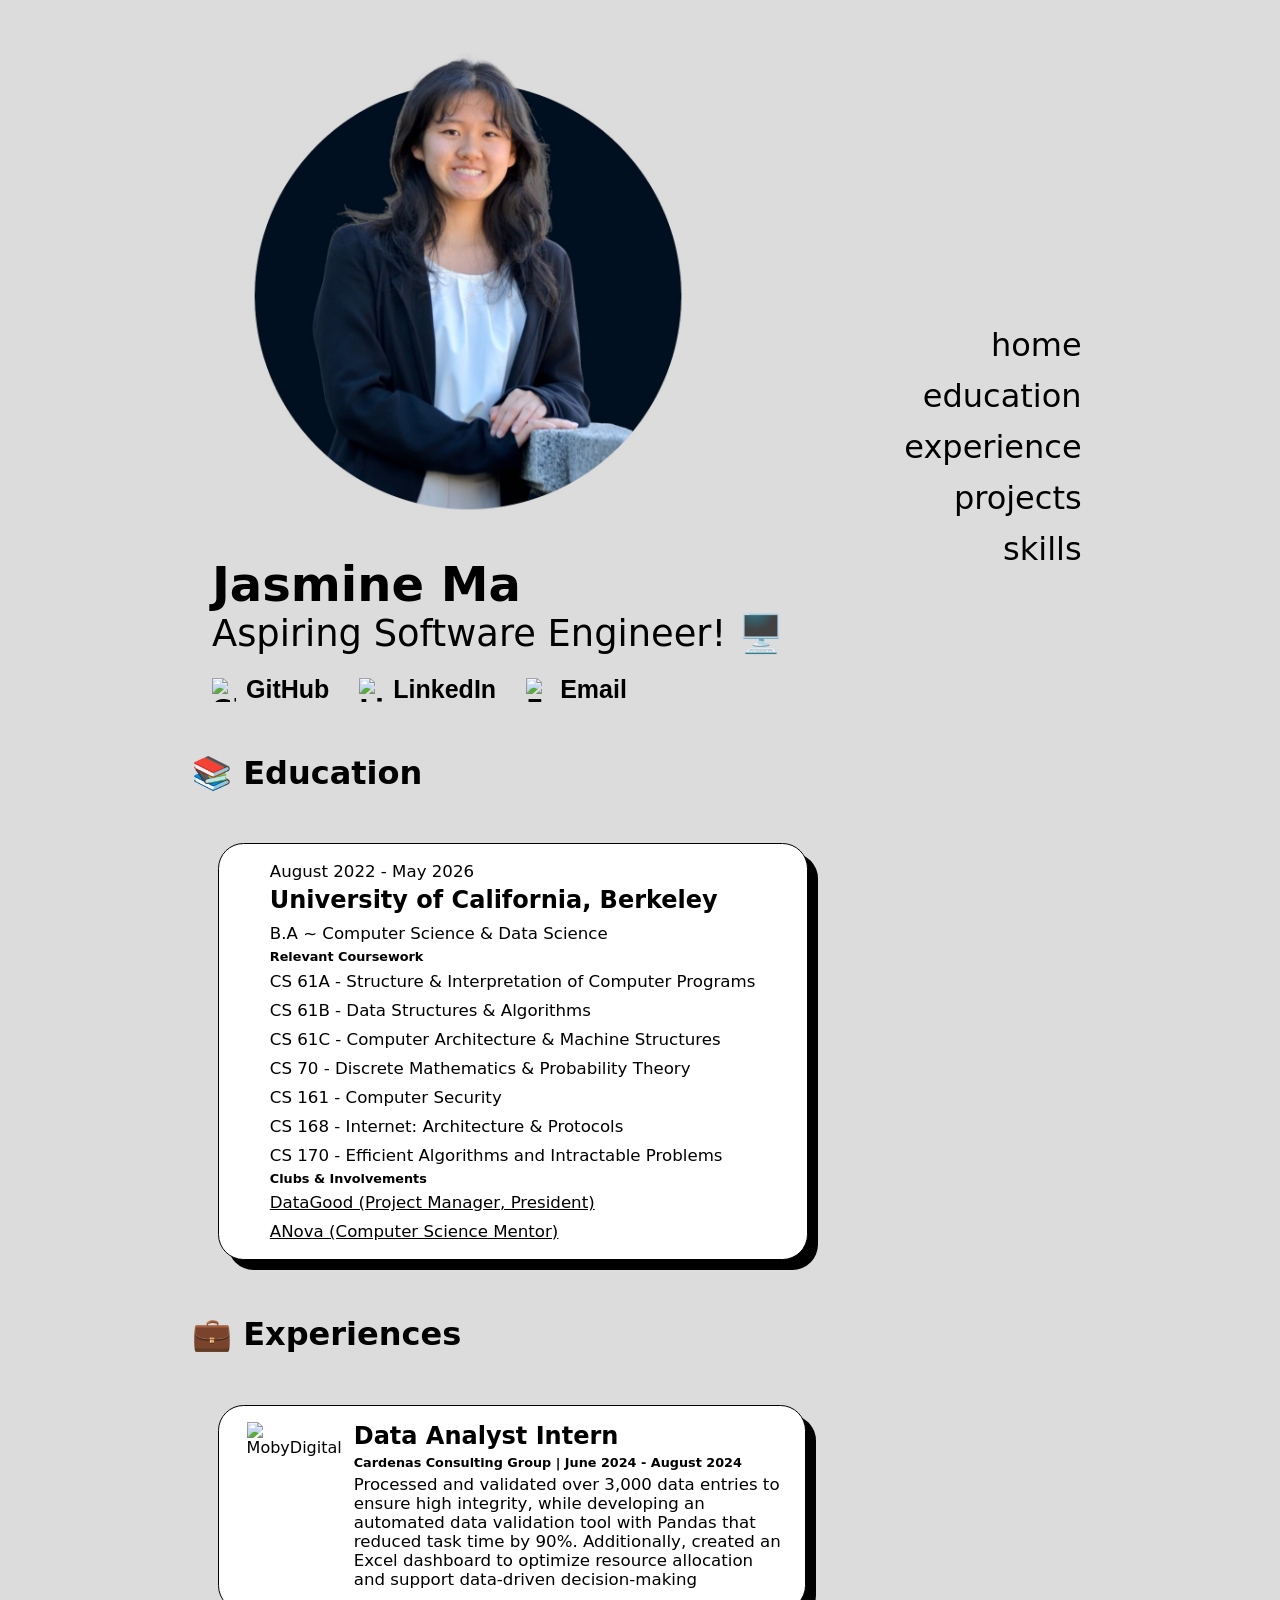
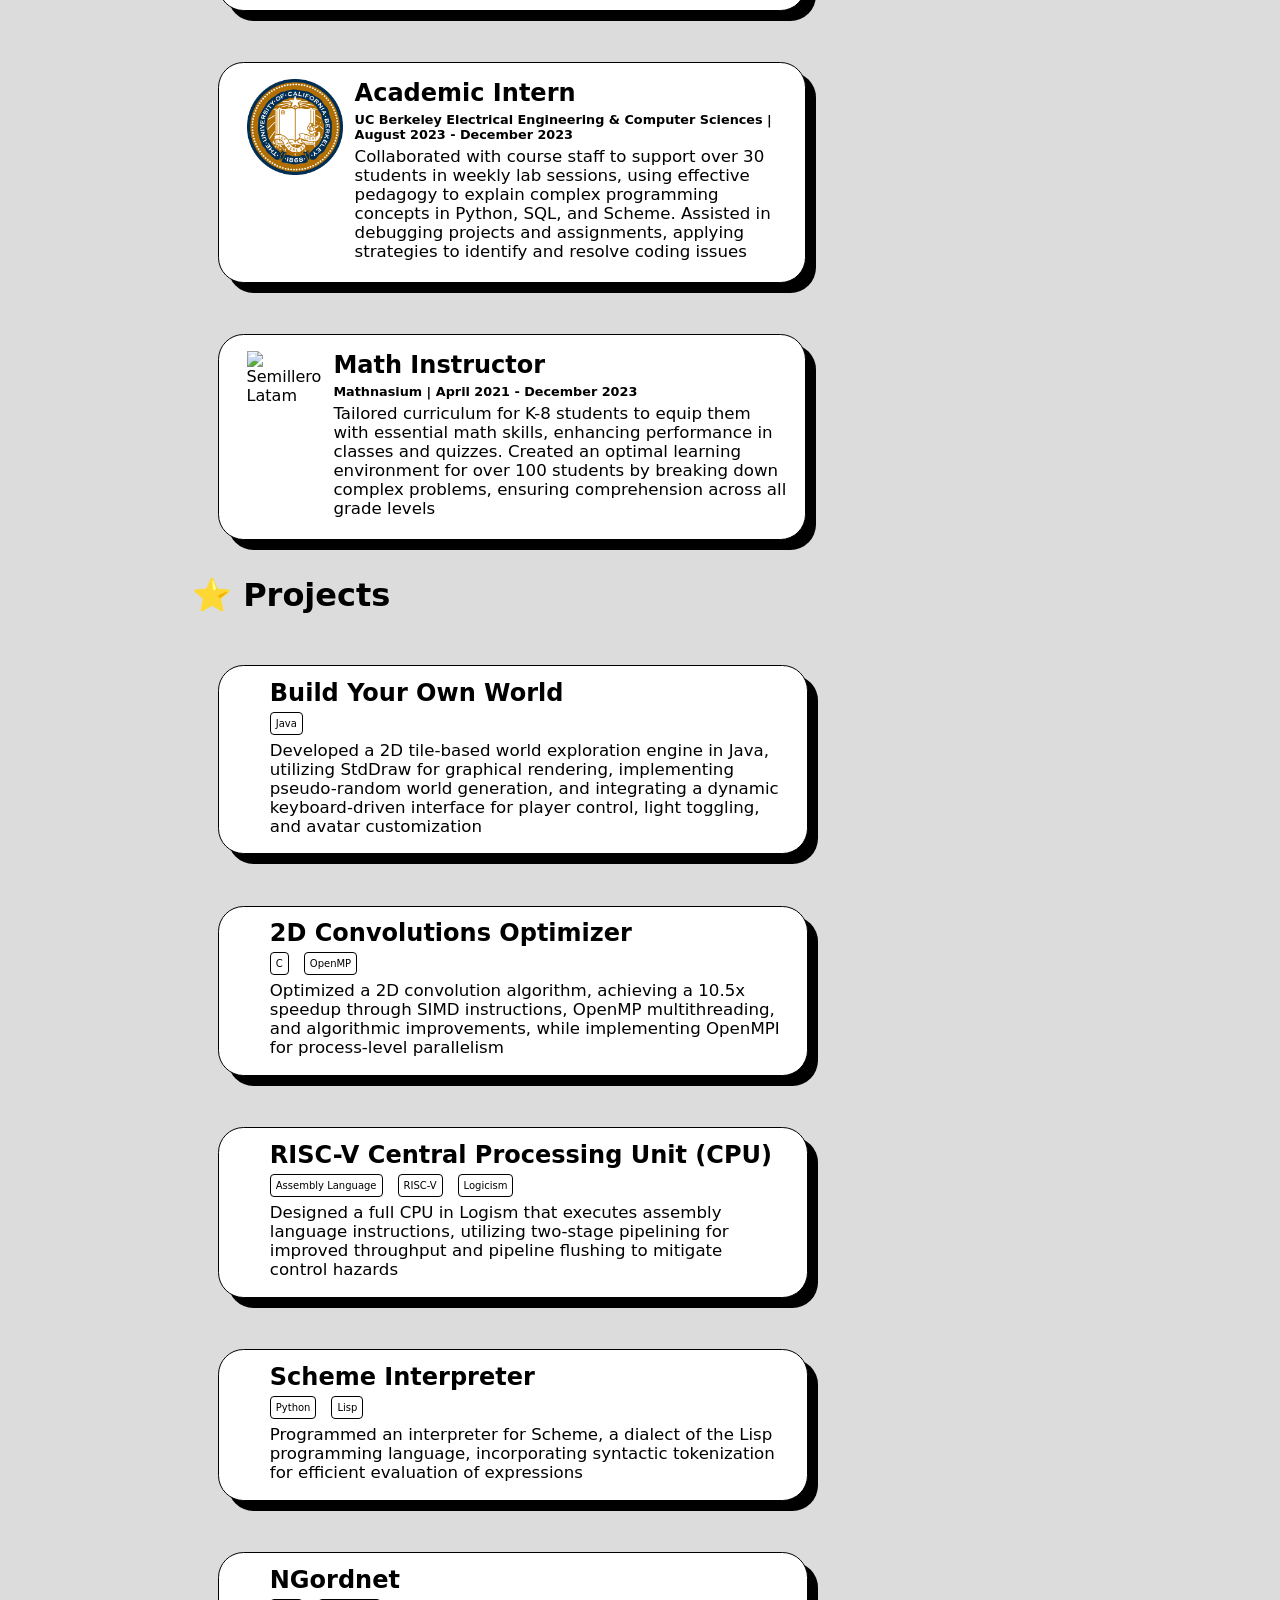
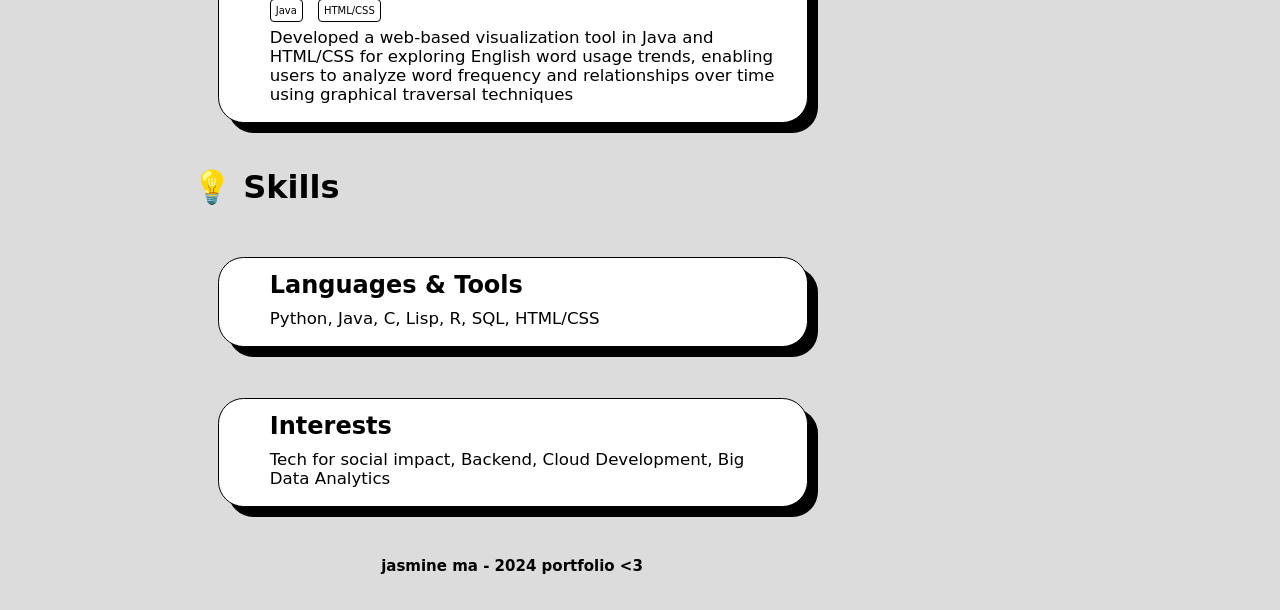
==== index.html @ dd4e0b8c "first iteration" ====
<!DOCTYPE html>
<head>
    <meta charset="UTF-8">
    <meta http-equiv="X-UA-Compatible" content="IE=edge">
    <meta name="viewport" content="width=device-width, initial-scale=1.0">
    <meta http-equiv=”Content-Security-Policy” content=”default-src ’self’; img-src *”>
    <title>👩‍💻 Jasmine's Website</title>
    <meta name="description" content="learning enthusiast">
    <link rel="icon" type="image/svg+xml" href="data:image/svg+xml,%3Csvg xmlns='http://www.w3.org/2000/svg' viewBox='0 0 100 100'%3E%3Ctext x='50%' y='50%' font-size='50' text-anchor='middle' dy='.3em'%3E👩🏻‍💻%3C/text%3E%3C/svg%3E">
    <link rel="stylesheet" href="style.css">
</head>
<body>
    <nav>
        <ul class="nav-menu">
            <li><a href="#home">home</a></li>
            <li><a href="#education">education</a></li>
            <li><a href="#experience">experience</a></li>
            <li><a href="#projects">projects</a></li>
            <li><a href="#skills">skills</a></li>
        </ul>
    </nav>
    
    <div class="content">
        <section id="home">
            <div class="presentation">
                <img class="picture" src="assets/headshot-Photoroom (1).jpg" alt="Imagen de perfil">
                <div class="greeting">
                    <h1>Jasmine Ma</h1>
                    <h2>Aspiring Software Engineer! 🖥️</h2>
                    <div class="social-links">
                        <a href="https://github.com/jasminema01" target="_blank">
                          <img src="/Users/jasminema/New-Simple-Portfolio/assets/25231.png" alt="GitHub Icon"> GitHub
                        </a>
                        <a href="https://www.linkedin.com/in/jasmine-ma10/" target="_blank">
                          <img src="/Users/jasminema/New-Simple-Portfolio/assets/Linkedin-logo-on-transparent-Background-PNG-.png" alt="LinkedIn Icon"> LinkedIn
                        </a>
                        <a href="mailto:jasminema@berkeley.edu">
                          <img src="/Users/jasminema/New-Simple-Portfolio/assets/png-clipart-email-address-computer-icons-mail-miscellaneous-angle.png" alt="Email Icon"> Email
                        </a>
                      </div>
                </div>
            </div>
        
        </section>

        <section id="education">
            <h3>📚 Education</h3>
            <div class="card">
            <p>  August 2022 - May 2026</p>
            <h5>University of California, Berkeley</h5>
            <p>B.A ~ Computer Science & Data Science</p>
            <h6>Relevant Coursework</h6>
            <p>CS 61A - Structure & Interpretation of Computer Programs</p>
            <p>CS 61B - Data Structures & Algorithms</p>
            <p>CS 61C - Computer Architecture & Machine Structures</p>
            <p>CS 70 - Discrete Mathematics & Probability Theory</p>
            <p>CS 161 - Computer Security</p>
            <p>CS 168 - Internet: Architecture & Protocols</p>
            <p>CS 170 - Efficient Algorithms and Intractable Problems</p>

            <h6>Clubs & Involvements</h6>
            <p class="underline">
                <a href="https://datagood.studentorg.berkeley.edu/" target="_blank">DataGood (Project Manager, President)</a>
            </p>
            
            <p class="underline">
                <a href="https://www.berkeleyanova.org/" target="_blank">ANova (Computer Science Mentor)</a>
            </p>

            </div>

        </section>
            

        <section id="experience">
            <h3>💼 Experiences</h3>

            <div class="card exp">
                <img src="/Users/jasminema/New-Simple-Portfolio/assets/ccg logo.png" alt="MobyDigital" class="exp-icon">
                <div class="info">
                    <h5>Data Analyst Intern </h5>
                    <h6>Cardenas Consulting Group |  June 2024 - August 2024 </h6>
                    <p>Processed and validated over 3,000 data entries to ensure high integrity, while developing an automated data validation tool with Pandas that reduced task time by 90%. Additionally, created an Excel dashboard to optimize resource allocation and support data-driven decision-making
                    </p>
                </div>
            </div>  

            <div class="card exp">
                <img src="assets/eecs.webp" alt="MobyDigital" class="exp-icon">
                <div class="info">
                    <h5>Academic Intern</h5>
                    <h6> UC Berkeley Electrical Engineering & Computer Sciences | August 2023 - December 2023 </h6>
                    <p>Collaborated with course staff to support over 30 students in weekly lab sessions, using effective pedagogy to explain complex programming concepts in Python, SQL, and Scheme. Assisted in debugging projects and assignments, applying strategies to identify and resolve coding issues
                    </p>
                </div>
            </div>  
            
            <div class="card exp">
                <img src="/Users/jasminema/New-Simple-Portfolio/assets/math.png" alt="Semillero Latam" class="exp-icon">
                <div class="info">
                    <h5>Math Instructor</h5>
                    <h6>Mathnasium | April 2021 - December 2023</h6>
                    <p>Tailored curriculum for K-8 students to equip them with essential math skills, enhancing performance in classes and quizzes. Created an optimal learning environment for over 100 students by breaking down complex problems, ensuring comprehension across all grade levels
                    </p>
                </div>
            </div>                 

        </section>

        <section id="projects">
            <h3>⭐ Projects</h3>
                <div class="card">
                    <h5>Build Your Own World</h5>
                    <h2>
                        <span class="squared-word">Java</span>
                    </h2>
                    <p>Developed a 2D tile-based world exploration engine in Java, utilizing StdDraw for graphical rendering, implementing pseudo-random world generation, and integrating a dynamic keyboard-driven interface for player control, light toggling, and avatar customization
                        </p>
                </div>
            </a>
                <div class="card">
                    <h5>2D Convolutions Optimizer</h5>
                    <h2>
                        <span class="squared-word">C</span>
                        <span class="squared-word">OpenMP</span>
                    </h2>
                    <p>Optimized a 2D convolution algorithm, achieving a 10.5x speedup through SIMD instructions, OpenMP multithreading, and algorithmic improvements, while implementing OpenMPI for process-level parallelism
                        </p>
                </div>
            </a>
                <div class="card">
                    <h5>RISC-V Central Processing Unit (CPU)</h5>
                    <h2>
                        <span class="squared-word">Assembly Language</span>
                        <span class="squared-word">RISC-V</span>
                        <span class="squared-word">Logicism</span>
                    </h2>
                    <p>
                        Designed a full CPU in Logism that executes assembly language instructions, utilizing two-stage pipelining for improved throughput and pipeline flushing to mitigate control hazards
                    </p>
                </div>
            </a>
                <div class="card">
                    <h5>Scheme Interpreter</h5>
                    <h2>
                        <span class="squared-word">Python</span>
                        <span class="squared-word">Lisp</span>
                    </h2>
                    <p>Programmed an interpreter for Scheme, a dialect of the Lisp programming language, incorporating syntactic tokenization for efficient evaluation of expressions
                    </p>
                </div>
            </a>
                <div class="card">
                    <h5>NGordnet</h5>
                    <h2>
                        <span class="squared-word">Java</span>
                        <span class="squared-word">HTML/CSS</span>
                    </h2>
                    <p>Developed a web-based visualization tool in Java and HTML/CSS for exploring English word usage trends, enabling users to analyze word frequency and relationships over time using graphical traversal techniques
                        </p>
                </div>
            </a>
        </section>

            <section id="skills">
              <h3>💡 Skills</h3>
              <div class="card skills-card">
                <h5>Languages & Tools</h5>
                <div class="info">
                  <p>Python, Java, C, Lisp, R, SQL, HTML/CSS</p>
                </div>
              </div>
      
              <div class="card skills-card">
                <h5>Interests</h5>
                <div class="info">
                  <p>Tech for social impact, Backend, Cloud Development, Big Data Analytics</p>
                </div>
              </div>
            </section>
            
            <footer>
               jasmine ma - 2024 portfolio <3</footer>
          </div>
        
      
</body>
</html>
---- style.css ----
*{
    font-family:system-ui, -apple-system, BlinkMacSystemFont, 'Segoe UI', Roboto, Oxygen, Ubuntu, Cantarell, 'Open Sans', 'Helvetica Neue', sans-serif;
    margin: 0;
}

html{
    scroll-behavior: smooth;
    scrollbar-width: none;
    animation: fadeInAnimation ease 1s;
}

body::-webkit-scrollbar {
    display: none;
    overflow-x: hidden;
  }

body {
    -ms-overflow-style: none;  /* IE and Edge */
    scrollbar-width: none;  /* Firefox */
    background-color: gainsboro;
  }

@keyframes fadeInAnimation {
    0% {
        opacity: 0;
        transform: translate(0px,3em);
    }
    100% {
        opacity: 1;
        transform: translate(0px,0px);
     }
}
.underline {
    text-decoration: underline;
}

.content{
    display: flex;
    flex-direction: column;
    margin-left: 15%;
    margin-right: 35%;
    min-height: calc(100vh - footer height); /* Adjust 80px to the footer height */
    padding-bottom: 20px; /* Ensure spacing from footer */
  }


section{
    display: flex;
    flex-direction: column;
    justify-content:center;
    align-items:flex-start;
}

#home {
    text-align: left; /* Align all text to the left */
    padding: 20px; /* Optional padding for better spacing */
}

ul {
    list-style-type: disc; /* Ensures the list has bullet points */
    padding-left: 20px; /* Adds left padding to the list */
}

h3, h4 {
    font-weight: bold; /* Optional for better visual hierarchy */
}

#home, #education, #experience, #project, #skills {
    margin-bottom: 10px;  /* Decrease this number to reduce space */
    margin-top: 20px;
  }
section h3{
    padding-bottom: 0.8em;
}

img{
    pointer-events: none;
}

.picture{
    height: 30vw;
}

nav{
    position: fixed;
    right: 15%;
    top: 20em;
    font-weight: 500;
}

nav ul li {
    padding: 0.2em;
    font-size: 2.5em;
    text-align: right;
}

h1{
    font-size: 4em;
}

h2{
    font-size: 3em;
    font-weight: lighter;
}

h3{
    font-size: 3em;
}

h4{
    font-size: 2.5em;
}

h5{
    font-size: 1.8em;
}

h6{
    font-size: 1.3em;
    margin-bottom: 0.2em;
}

p{
    font-size: 1.5em;
    word-break:normal;
    margin-bottom: 3%;
}

li{
    list-style: none;
}


a{
    color: black;
    text-decoration: none;
    -webkit-transition: color .5s ease;
    -moz-transition: color .5s ease;
    -ms-transition: color .5s ease;
    -o-transition: color .5s ease;
    transition: color .2s ease;
}

a:hover{
    color: #B49C68;
}

section li{
    font-size: 2.5em;
}

section li a{
        font-size: 2em;
}

.card{
    border-style: solid;
    border-width: 1px;
    border-radius: 2vw;
    margin: 1vw;
    min-width: 30vw;
    display: flex;
    flex-direction: column;
    justify-content: center;
    padding: 1vw 2vw 1vw 4vw;
    box-shadow: 10px 10px;
    background-color: white;
    
}

.card .wide{
    height: 4vw;
    width: fit-content;
    overflow: hidden;
    object-fit:fill;
}

.card p{
    font-size: 1vw;
    margin: 5px 0;
}
.squared-word {
    display: inline-block;        /* Keeps the word inline but also allows styling */
    padding: 5px 5px;            /* Small padding around each word */
    border: 1px solid black;      /* Thin border around the word */
    border-radius: 4px;           /* Optional: makes the corners slightly rounded */
    font-size: 10px;              /* Adjust text size to your preference */
    margin-right: 5px;           /* Space between the words */
    margin-bottom: 1px;
  }
.card h5, .card h2 {
    margin: 0;  /* Removes any default margin from both h5 and h2 */
}

.card h5 {
    margin-bottom: 5px;  /* Adjusts space between h5 and h2 */
}

.card h2 {
    margin-top: 0;  /* Prevents extra margin at the top of h2 */
    display: flex;
    gap: 10px;  /* Controls the space between the squared words */
}

.card h6 {
    margin-top: 1px;  /* Adjusts space between h5 and h2 */
}

/* Footer styling */
footer{
    text-align: center;
    margin: 1em;
    font-weight: 600;
    font-size: 15px;
}

/* Container for Social Links */
.social-links-container {
    display: flex;
    justify-content: flex-start; /* Align links to the left */
    margin-left: 20px; /* Adjust left margin to match alignment with text above */
    margin-top: 50px; /* Add space from text above */
  }
  
  /* Social Links Styling */
  .social-links {
    display: flex; /* Arrange items horizontally */
    gap: 30px; /* Space between each link */
    margin-top: 20px; /* Adjust this value to add space */
  }
  
  .social-links a {
    display: flex; /* Align icon and text together */
    align-items: center; /* Vertically align icon and text */
    text-decoration: none; /* Remove underline */
    color: black; /* Default link color */
    font-size: 25px; /* Adjust text size */
    font-family: Arial, sans-serif; /* Font style */
    font-weight: 600; /* Slightly bold text */
    transition: color 0.3s ease; /* Smooth color change on hover */
  }
  
  /* Icons */
  .social-links a img {
    width: 24px; /* Adjust icon size */
    height: 24px; /* Keep aspect ratio */
    margin-right: 10px; /* Space between icon and text */
  }
  
  /* Hover Effect */
  .social-links a:hover {
    color: #0073b1; /* Change text color on hover */
  }
  
.exp{
    display: flexbox;
    flex-direction: row;
    align-items: flex-start;
    justify-content: center;
    padding: 1em;
}

.exp-icon{
    height:6em;
    margin: 0 0.75em;
}

@media screen and (max-width: 1300px) {
    
    .picture{
        height: 40vw;
    }

    nav ul li {
        font-size: 2em;
    }

    h1{
        font-size: 3em;
    }
    
    h2{
        font-size: 2.3em;
        font-weight: lighter;
    }
    
    h3{
        font-size: 2em;
    }
    
    h4{
        font-size: 1.7em;
    }
    
    h5{
        font-size: 1.5em;
        margin-bottom: 0.5;
    }

    h6{
        font-size: 0.8em;
    }
    
    p{
        font-size: 1.3em;
    }

    section li{
        font-size: 2em;
        margin: 0.5em;
    }
    
    section li a{
            font-size: 2em;
    }

    .card{
        margin: 2vw;
        min-width: 40vw;
    }

    .card p{
        font-size: 1.3vw;
    }
    @media (max-width: 768px) {
        .social-links {
          gap: 30px; 
        }
        .social-links a {
          font-size: 20px; /
        }
        .social-links a img {
          width: 24px; 
          height: 24px;
        }
      }
    @media screen and (max-width: 950px) {
    
        body{
            width: 100vw;
            max-width: 100%;
        }

        nav{
            font-size: 0;
        }

        .content{
            margin-left: 10%;
            margin-right: 22%;
            text-align: left; 

        section{
            height: 100%;
            display: flex;
            flex-direction: column;
            justify-content:start;
            align-items:baseline;
            padding-top: 1em;
            margin-top: 2em;
        }

        #home{
            justify-content: flex-start;
            align-items: center;
            text-align: center;
            text-align: left; 
        }

        #education{
            margin-bottom: 6em;
        }

        .picture{
            height: 60vw;
        }

        nav ul li {
            font-size: 1.1em;
        }

        h1{
            font-size: 7vw;
        }
        
        h2{
            font-size: 5vw;
            font-weight: lighter;
        }
        
        h3{
            font-size: 2.5em;
        }
        
        h4{
            font-size: 1.2em;
        }
        
        h5{
            font-size: 1.2em;
        }

        h6{
            font-size: .7em;
        }
        
        p{
            font-size: 1em;
        }
    
        section li{
            font-size: 1.3em; 
        }
        
        section li a{
                font-size: 2em;
                margin: 0.7em 0;
            }

        .card{
            margin: 3vw;
            width: 65vw;
            display: flex;
            flex-direction: column;
            justify-content: baseline;
        }
    

        .card .wide{
            width: auto;
            height: auto;
            overflow:hidden;
            object-fit:cover;
        }

        .card p{
            font-size: 0.8em;
        }
    }
}
}
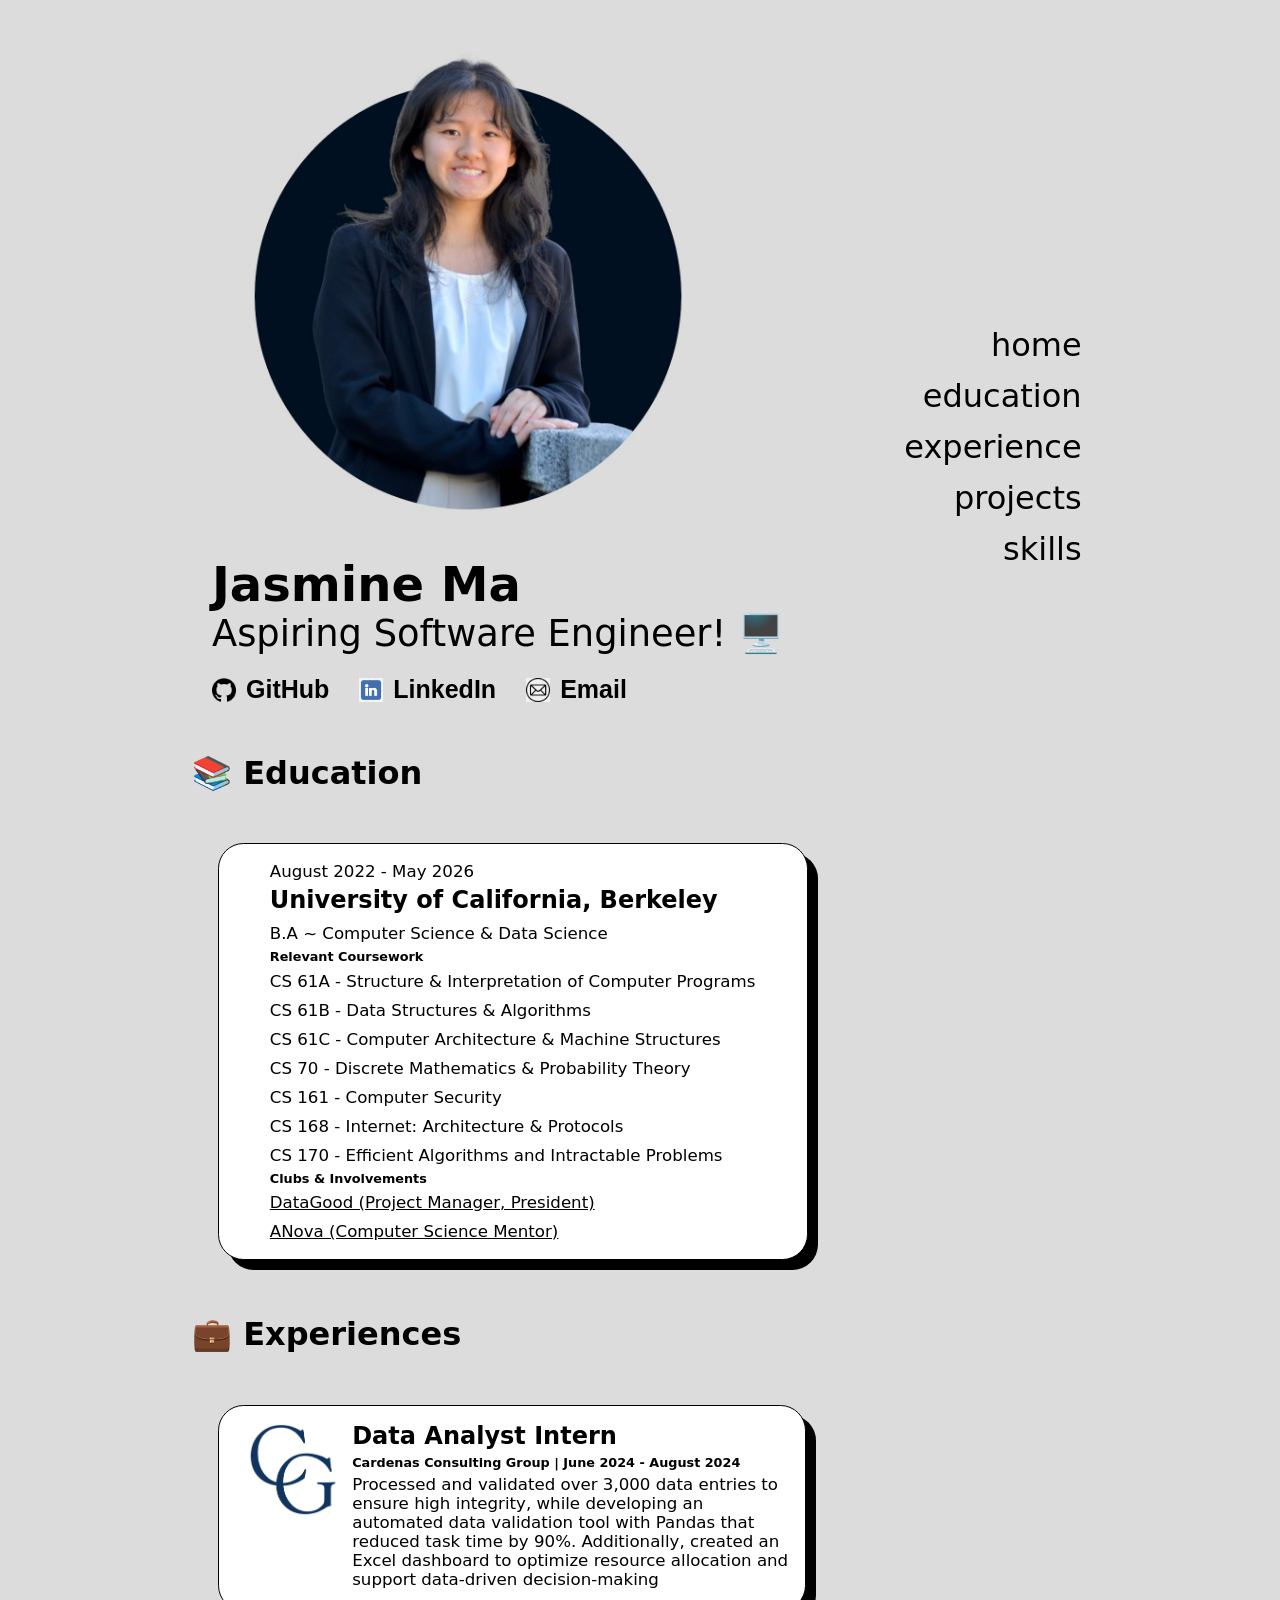
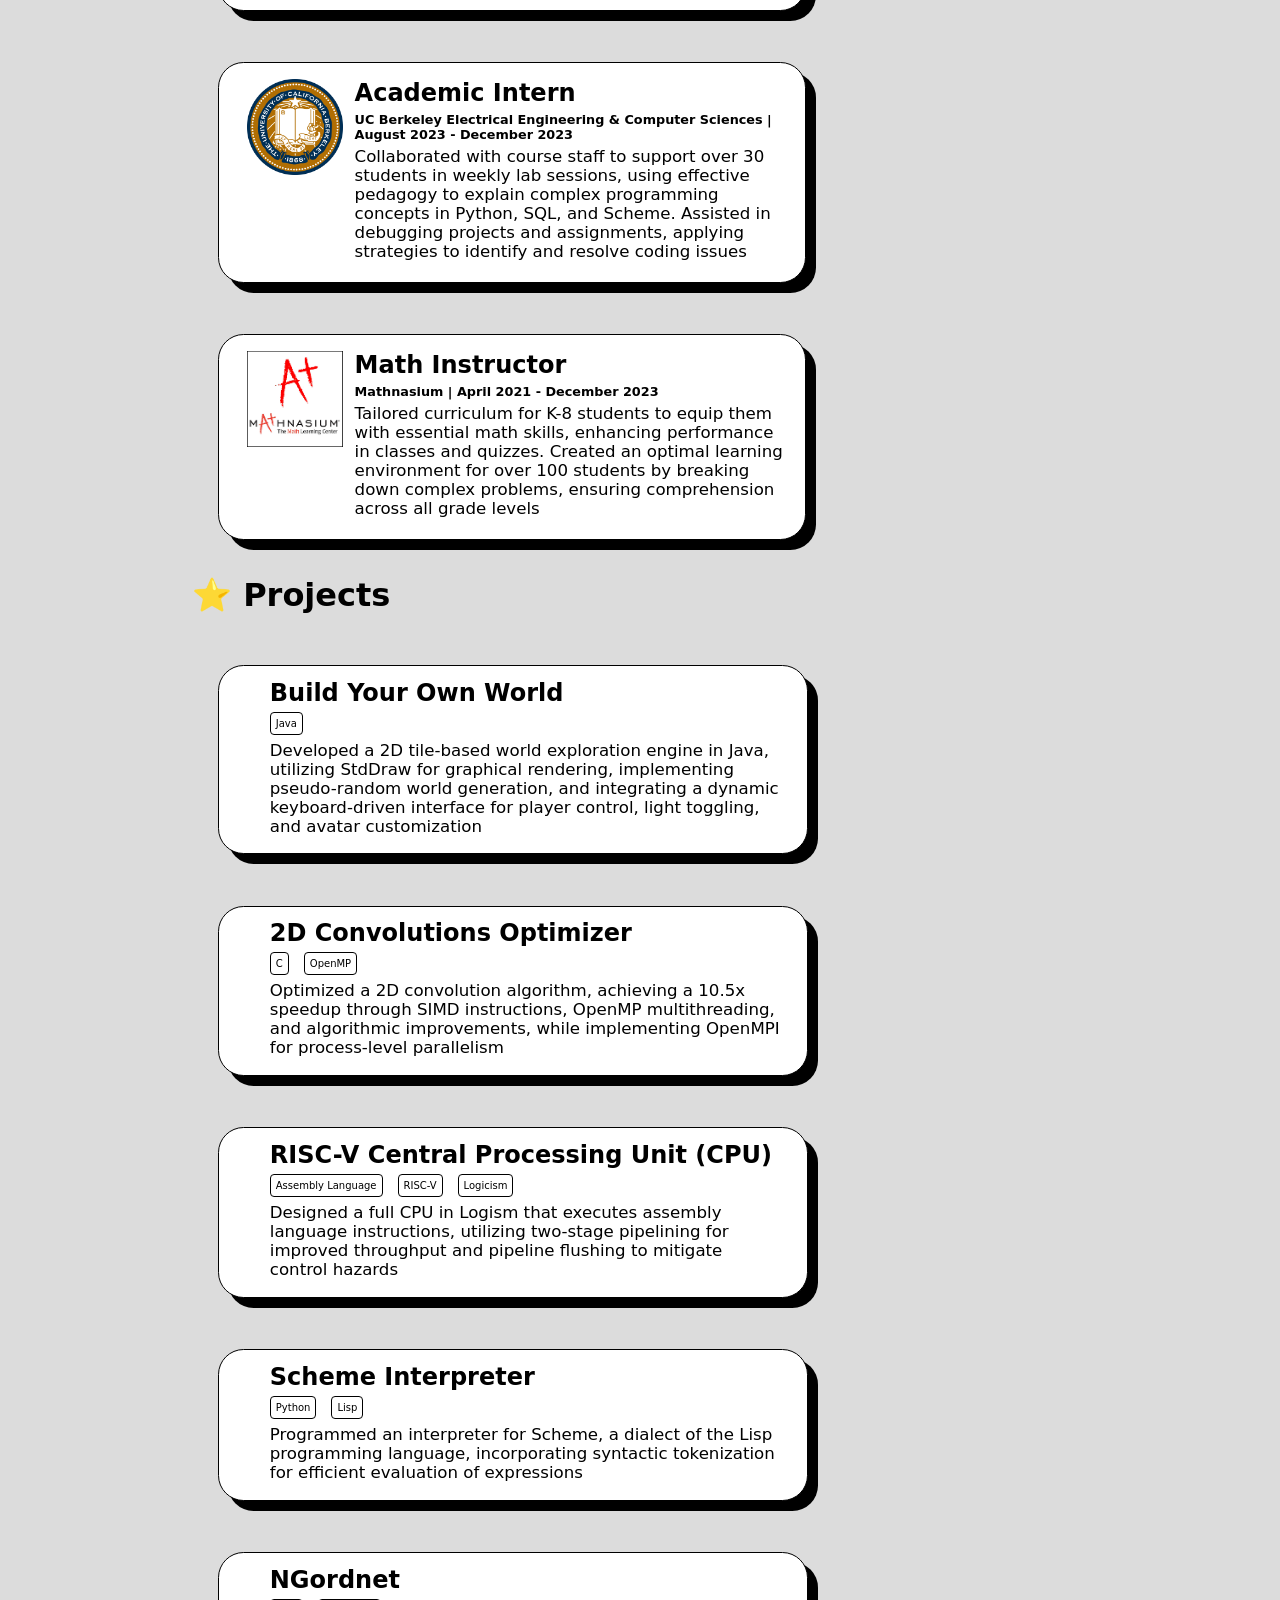
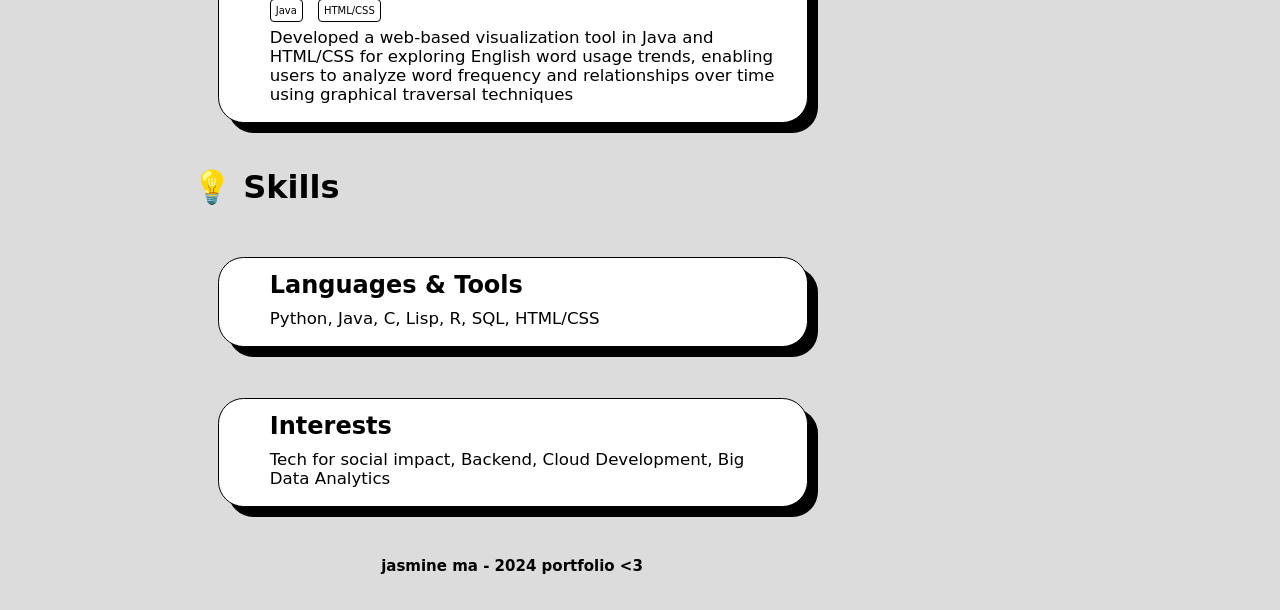
==== commit 88d24e9f: "fixed images" ====
--- a/index.html
+++ b/index.html
@@ -29,13 +29,13 @@
                     <h2>Aspiring Software Engineer! 🖥️</h2>
                     <div class="social-links">
                         <a href="https://github.com/jasminema01" target="_blank">
-                          <img src="/Users/jasminema/New-Simple-Portfolio/assets/25231.png" alt="GitHub Icon"> GitHub
+                          <img src="assets/25231.png" alt="GitHub Icon"> GitHub
                         </a>
                         <a href="https://www.linkedin.com/in/jasmine-ma10/" target="_blank">
-                          <img src="/Users/jasminema/New-Simple-Portfolio/assets/Linkedin-logo-on-transparent-Background-PNG-.png" alt="LinkedIn Icon"> LinkedIn
+                          <img src="assets/Linkedin-logo-on-transparent-Background-PNG-.png" alt="LinkedIn Icon"> LinkedIn
                         </a>
                         <a href="mailto:jasminema@berkeley.edu">
-                          <img src="/Users/jasminema/New-Simple-Portfolio/assets/png-clipart-email-address-computer-icons-mail-miscellaneous-angle.png" alt="Email Icon"> Email
+                          <img src="assets/png-clipart-email-address-computer-icons-mail-miscellaneous-angle.png" alt="Email Icon"> Email
                         </a>
                       </div>
                 </div>
@@ -76,7 +76,7 @@
             <h3>💼 Experiences</h3>
 
             <div class="card exp">
-                <img src="/Users/jasminema/New-Simple-Portfolio/assets/ccg logo.png" alt="MobyDigital" class="exp-icon">
+                <img src="assets/ccg logo.png" alt="MobyDigital" class="exp-icon">
                 <div class="info">
                     <h5>Data Analyst Intern </h5>
                     <h6>Cardenas Consulting Group |  June 2024 - August 2024 </h6>
@@ -96,7 +96,7 @@
             </div>  
             
             <div class="card exp">
-                <img src="/Users/jasminema/New-Simple-Portfolio/assets/math.png" alt="Semillero Latam" class="exp-icon">
+                <img src="assets/math.png" alt="Semillero Latam" class="exp-icon">
                 <div class="info">
                     <h5>Math Instructor</h5>
                     <h6>Mathnasium | April 2021 - December 2023</h6>
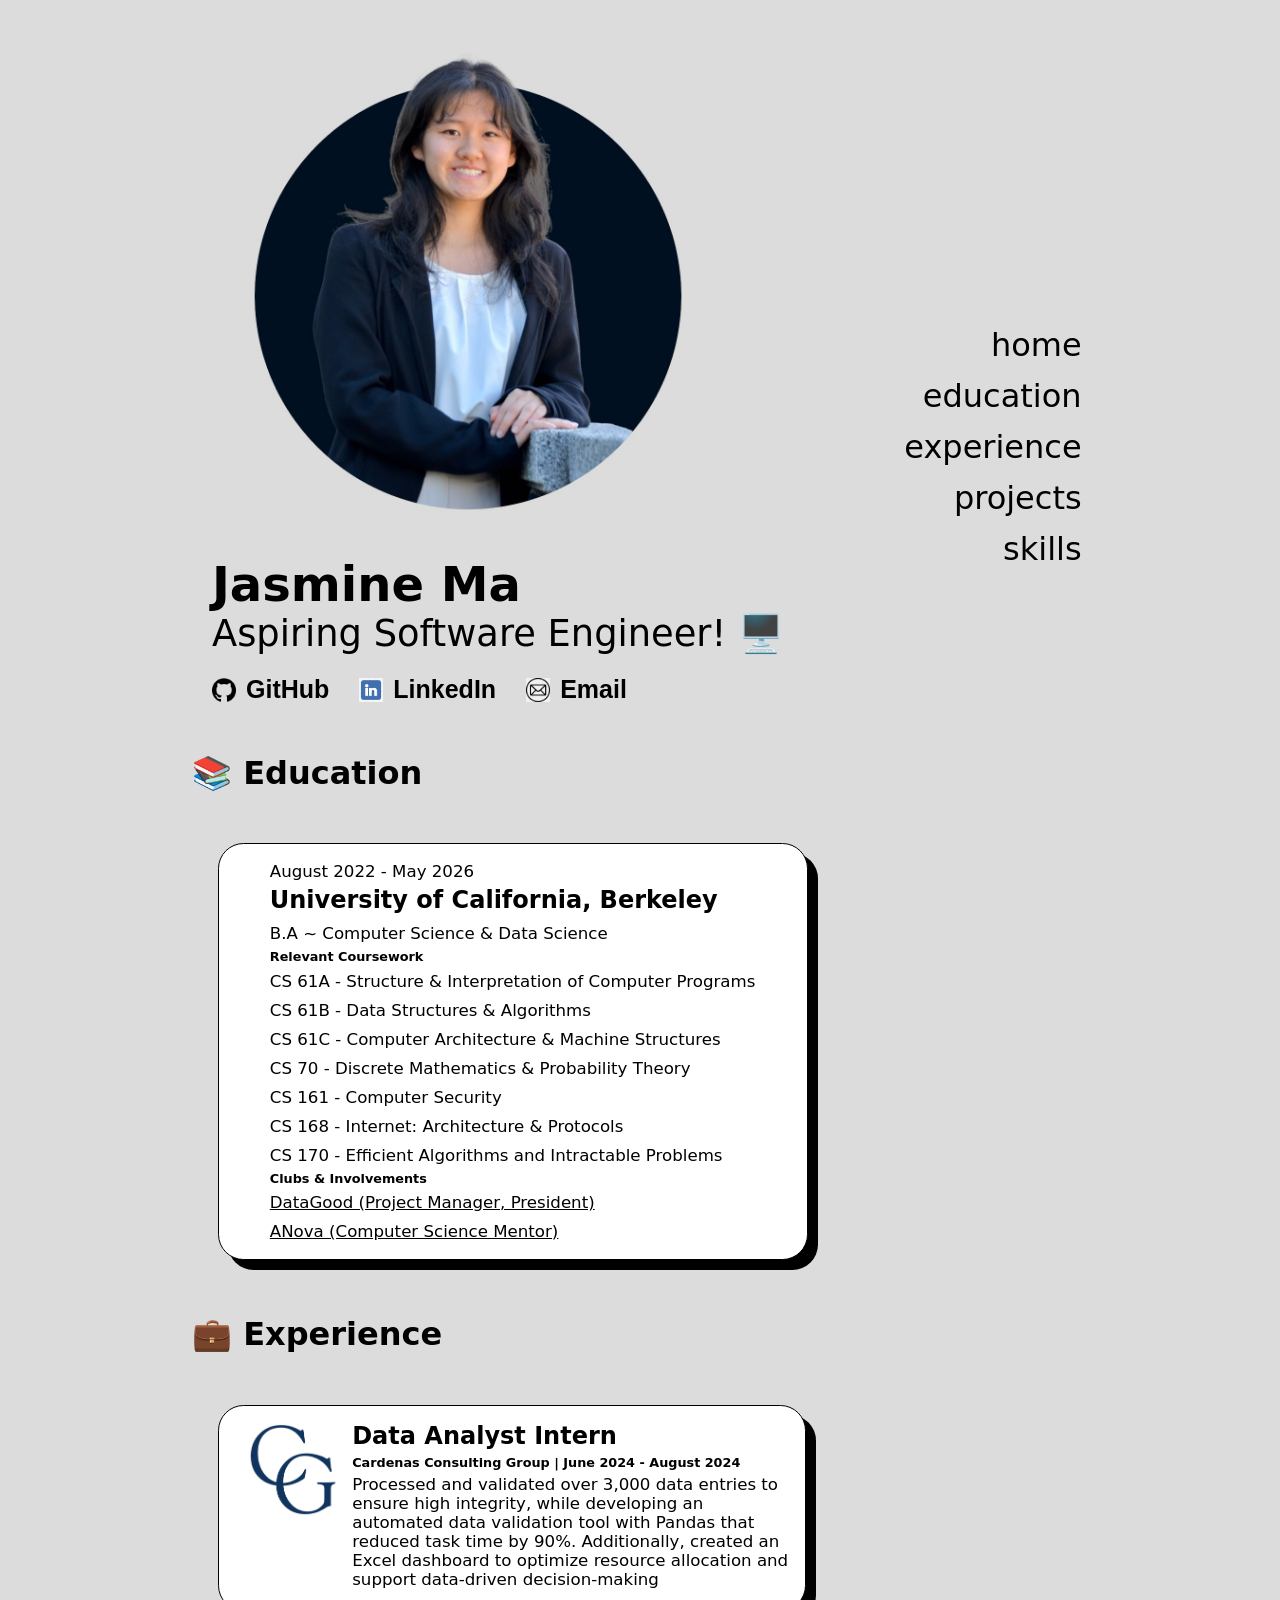
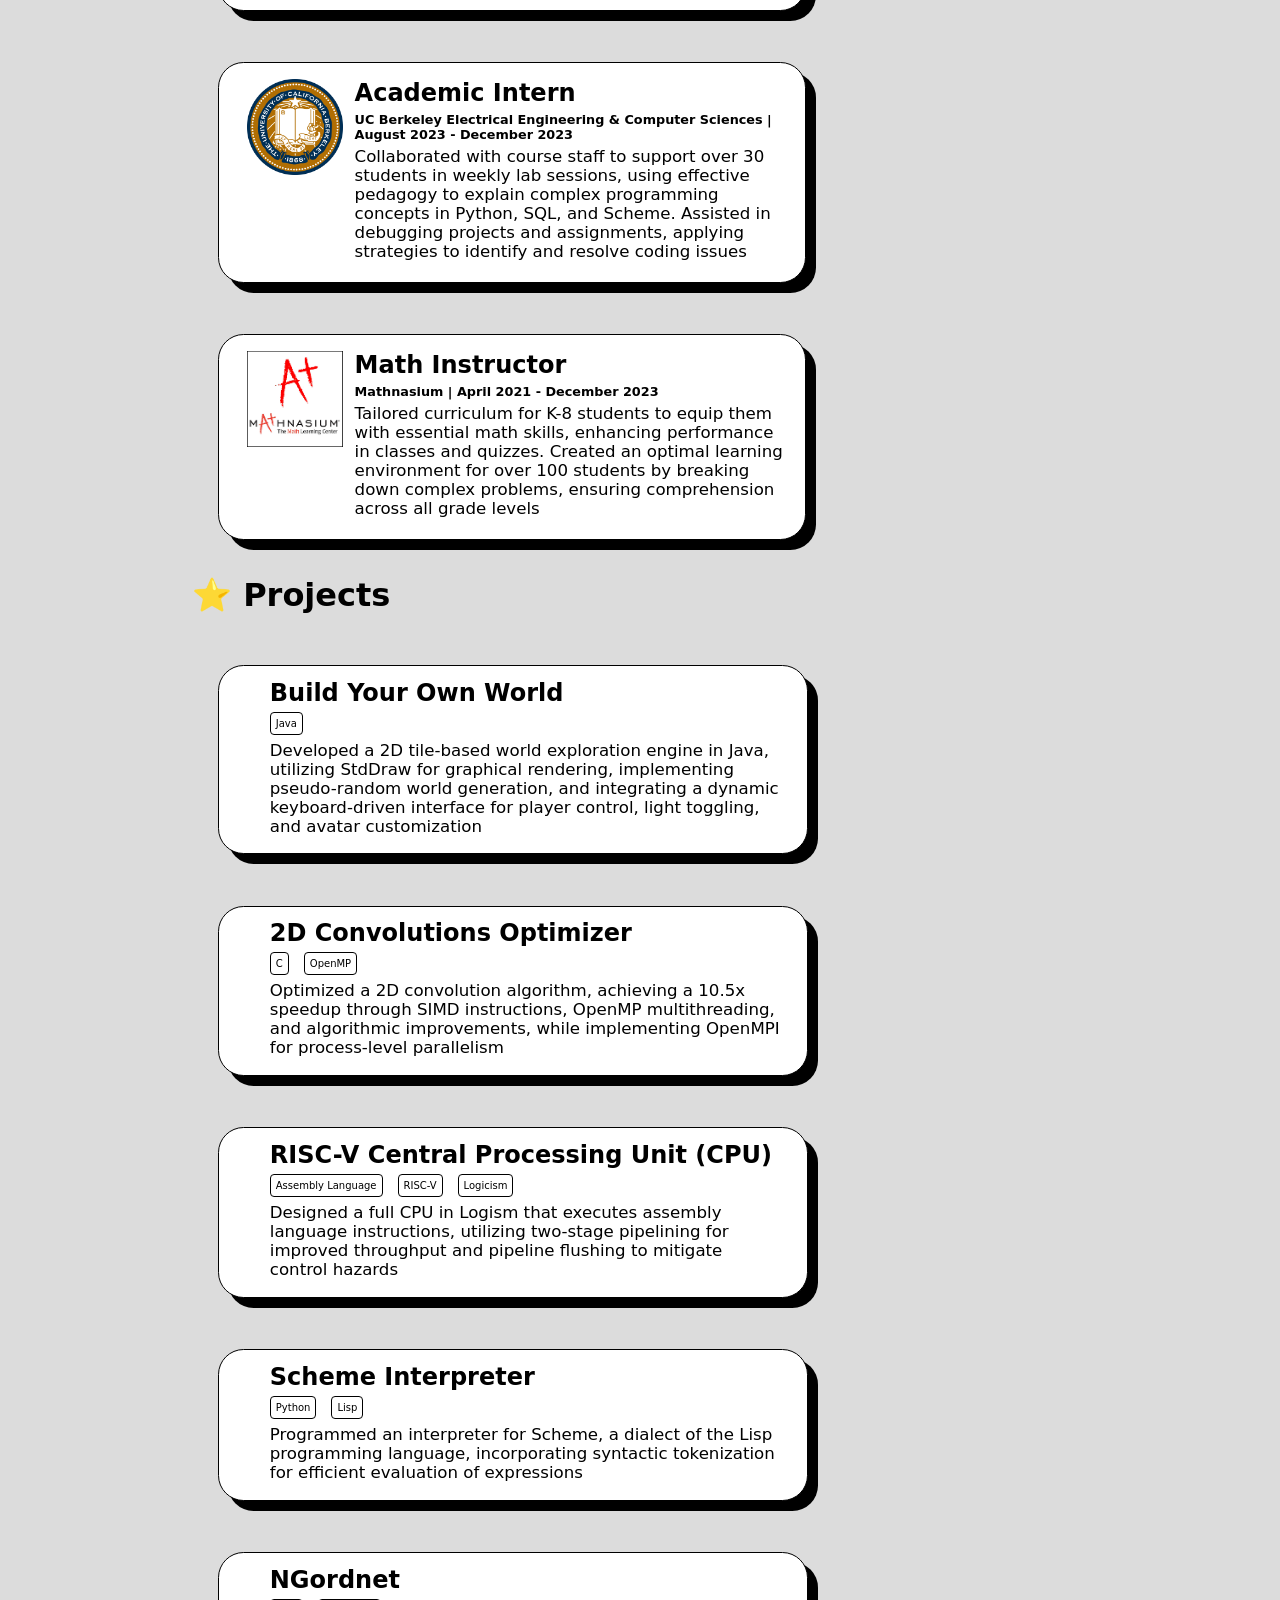
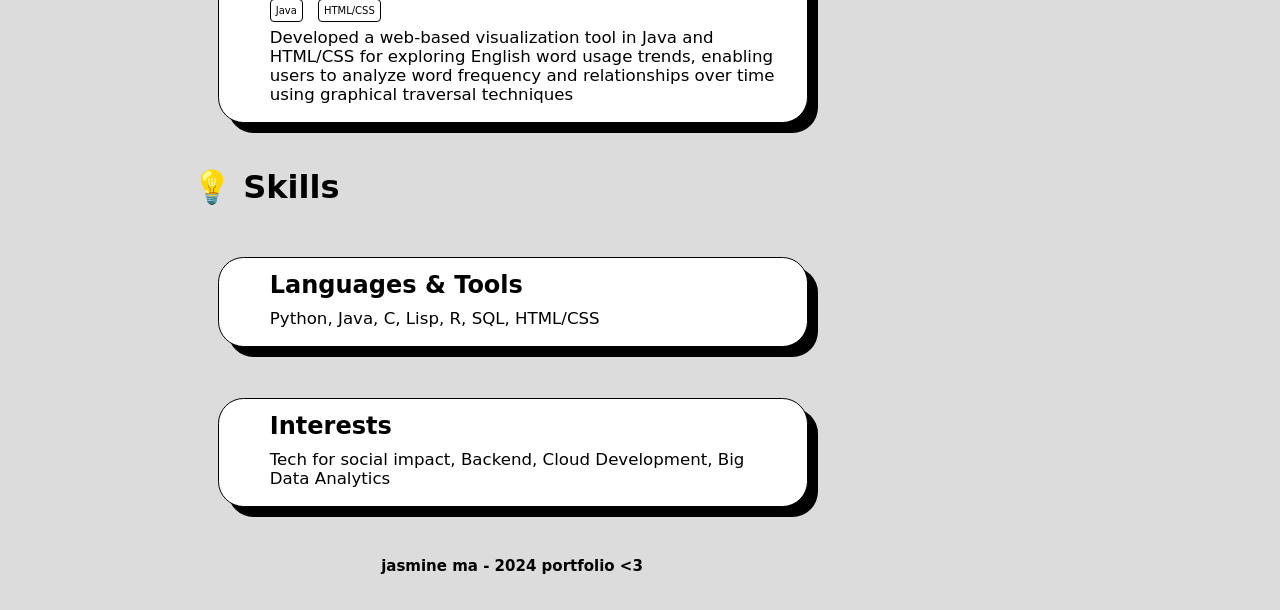
==== commit 2adfc279: "experience - s" ====
--- a/index.html
+++ b/index.html
@@ -73,7 +73,7 @@
             
 
         <section id="experience">
-            <h3>💼 Experiences</h3>
+            <h3>💼 Experience</h3>
 
             <div class="card exp">
                 <img src="assets/ccg logo.png" alt="MobyDigital" class="exp-icon">
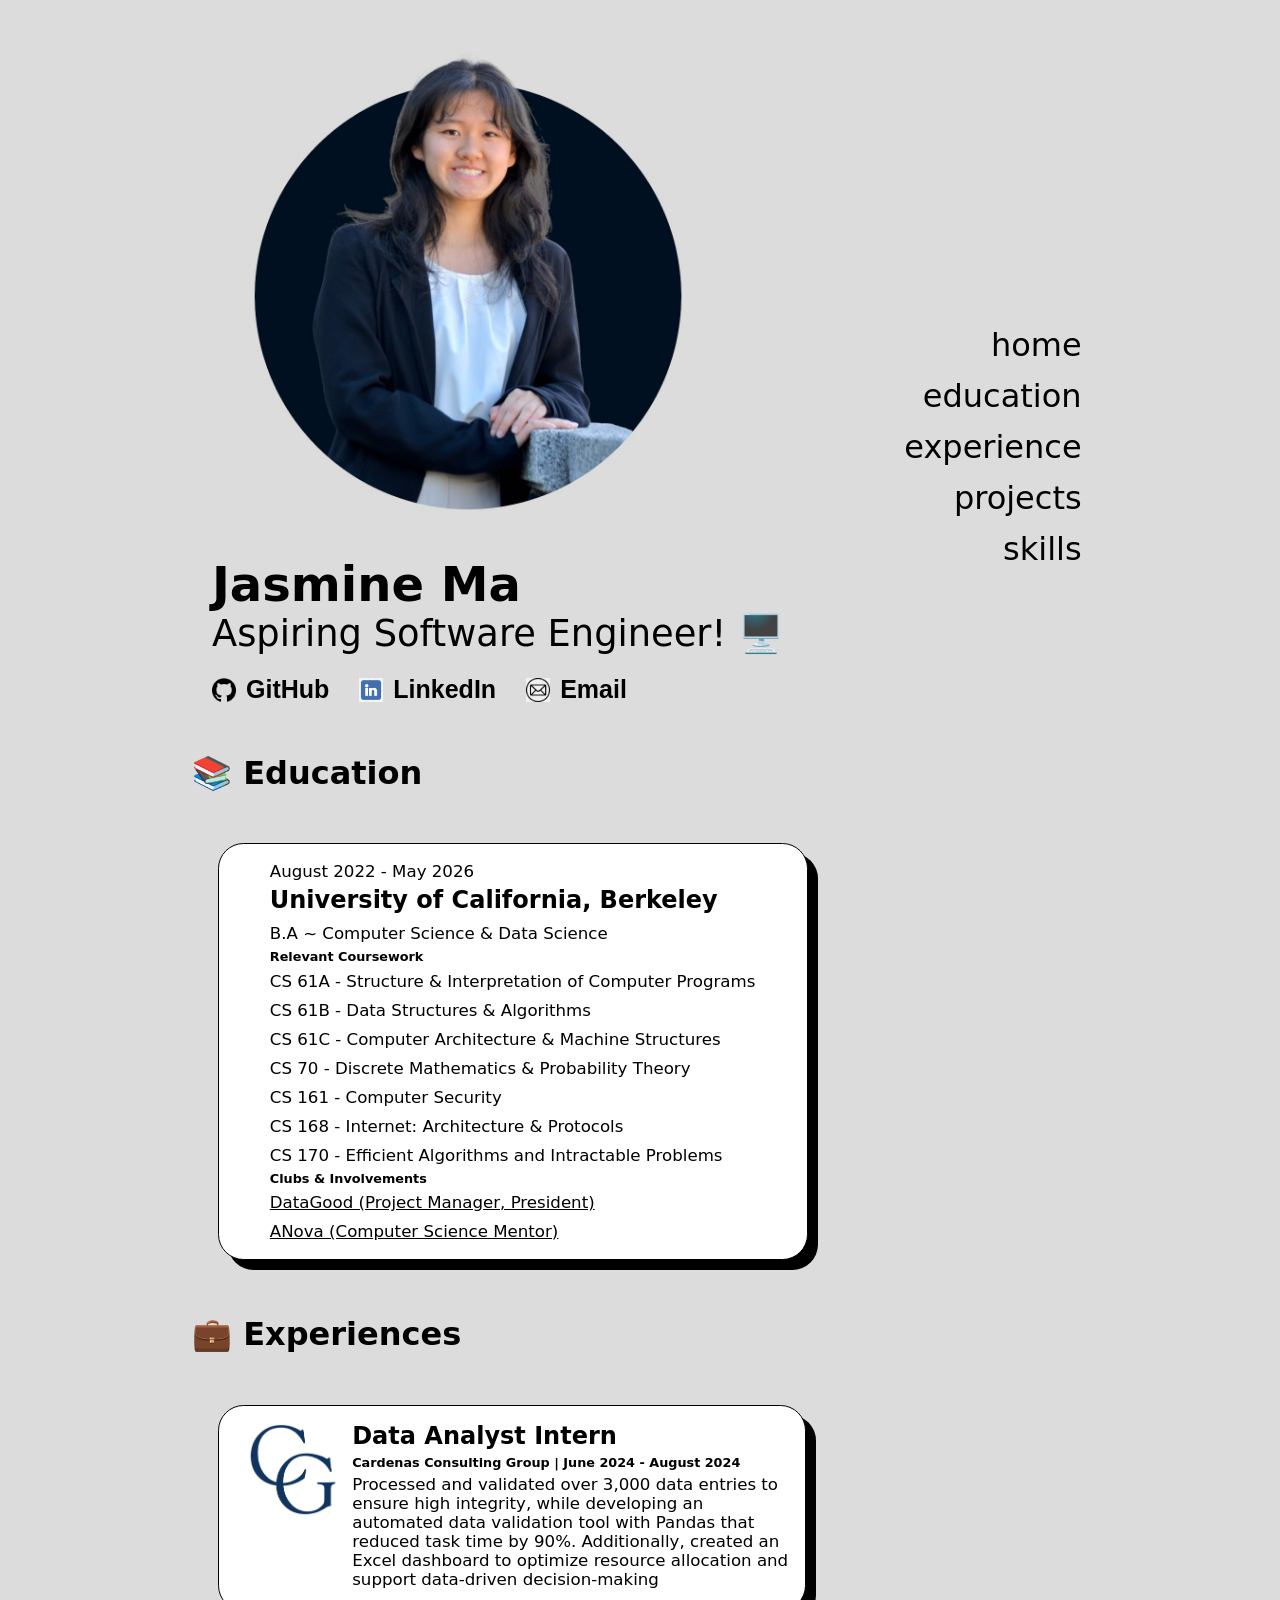
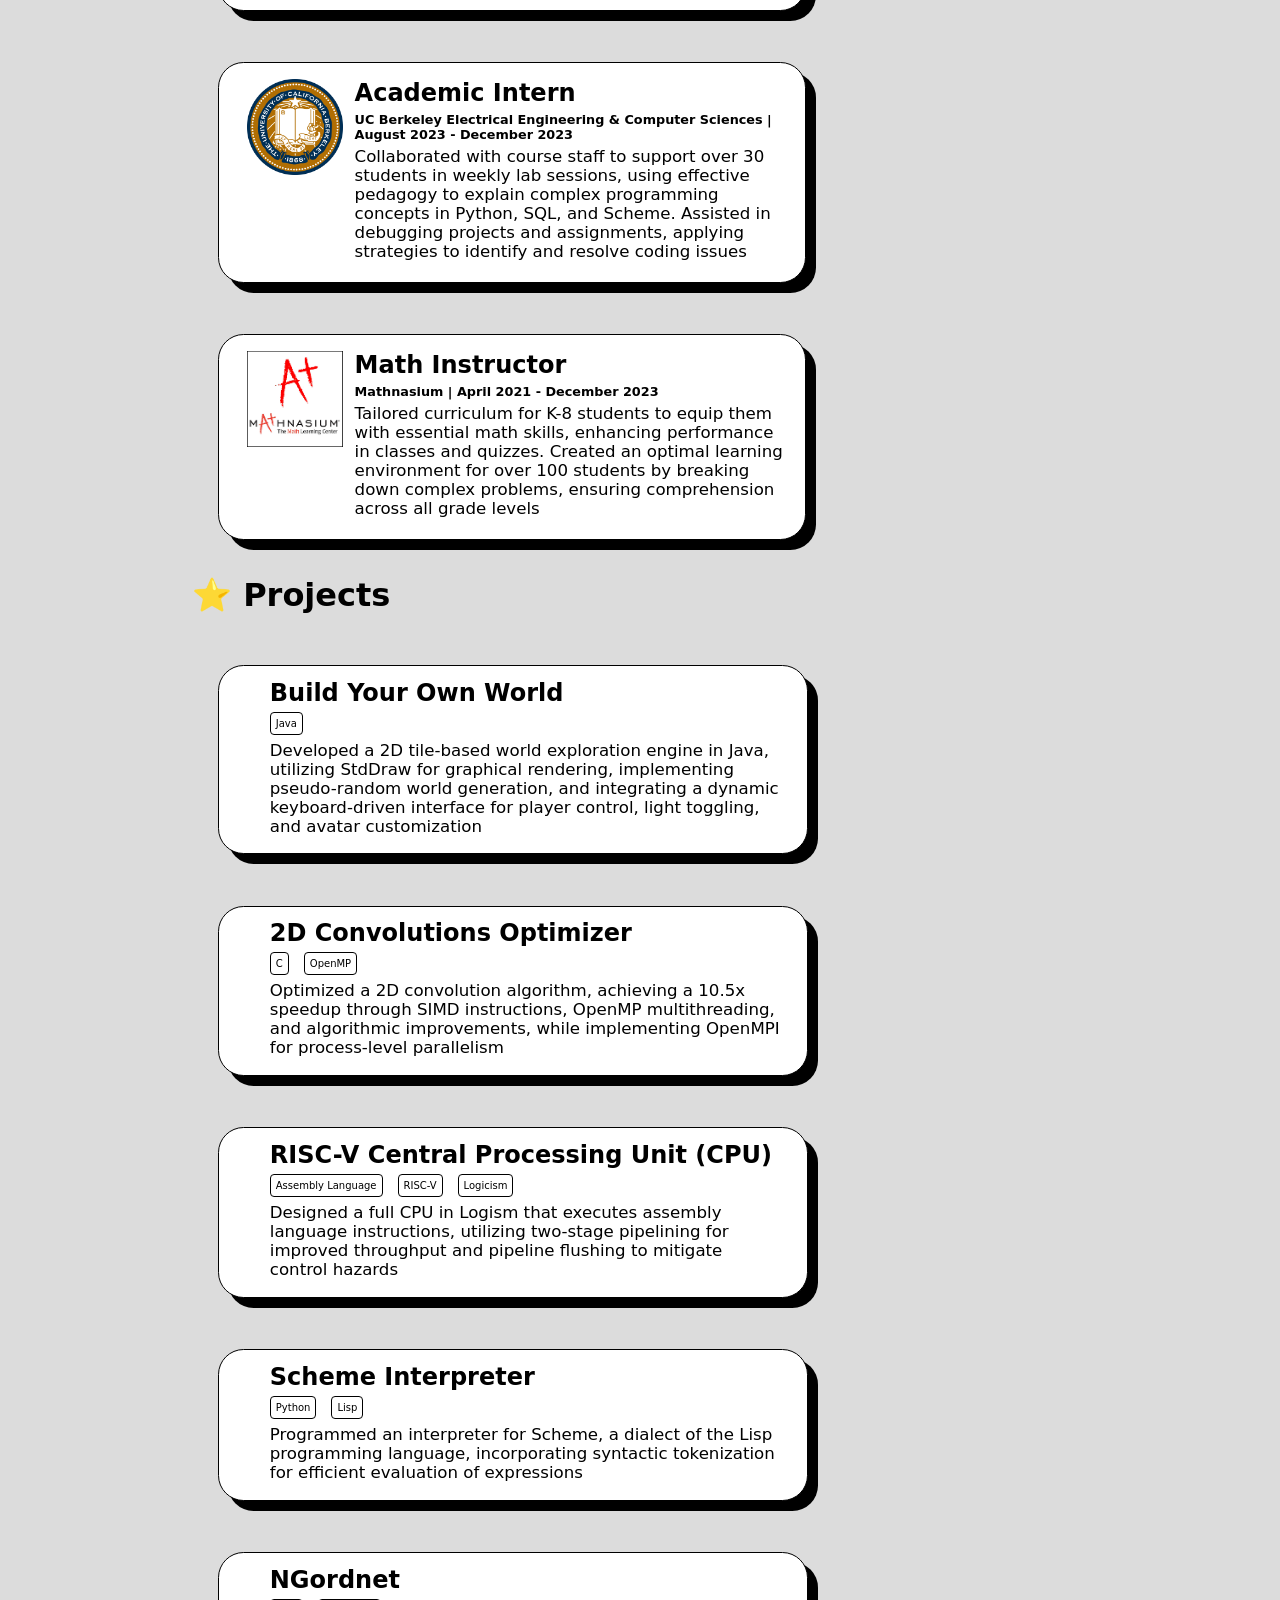
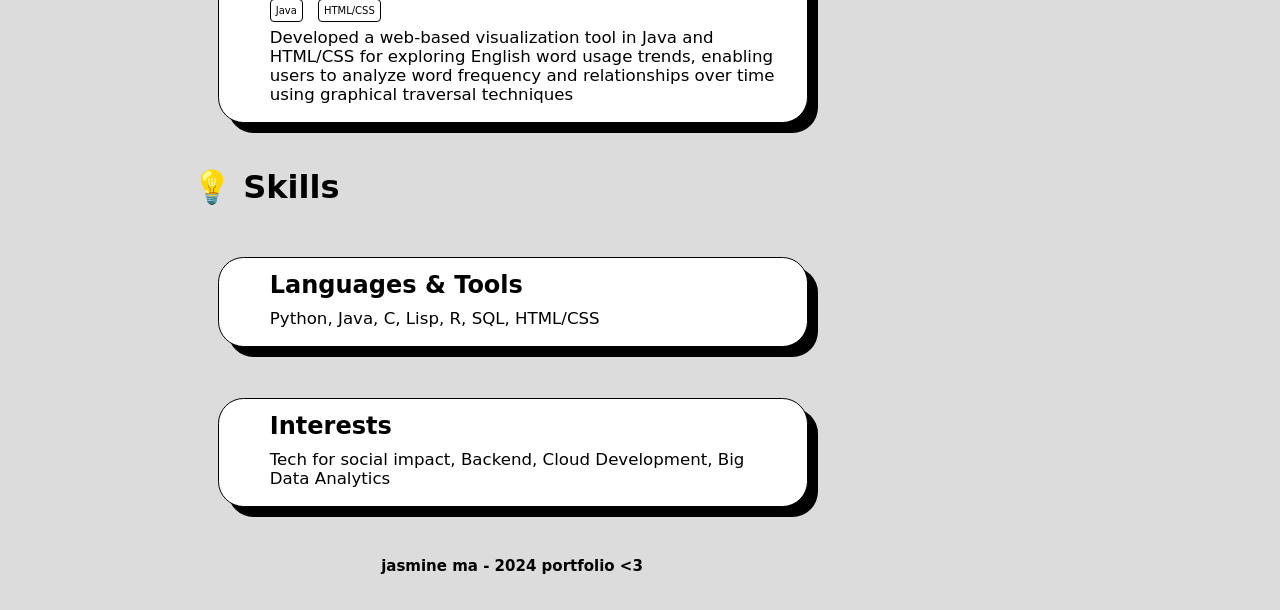
==== commit 698de3ea: "emoji" ====
--- a/index.html
+++ b/index.html
@@ -4,9 +4,8 @@
     <meta http-equiv="X-UA-Compatible" content="IE=edge">
     <meta name="viewport" content="width=device-width, initial-scale=1.0">
     <meta http-equiv=”Content-Security-Policy” content=”default-src ’self’; img-src *”>
-    <title>👩‍💻 Jasmine's Website</title>
+    <title>👩🏻‍💻 Jasmine's Website</title>
     <meta name="description" content="learning enthusiast">
-    <link rel="icon" type="image/svg+xml" href="data:image/svg+xml,%3Csvg xmlns='http://www.w3.org/2000/svg' viewBox='0 0 100 100'%3E%3Ctext x='50%' y='50%' font-size='50' text-anchor='middle' dy='.3em'%3E👩🏻‍💻%3C/text%3E%3C/svg%3E">
     <link rel="stylesheet" href="style.css">
 </head>
 <body>
@@ -73,7 +72,7 @@
             
 
         <section id="experience">
-            <h3>💼 Experience</h3>
+            <h3>💼 Experiences</h3>
 
             <div class="card exp">
                 <img src="assets/ccg logo.png" alt="MobyDigital" class="exp-icon">
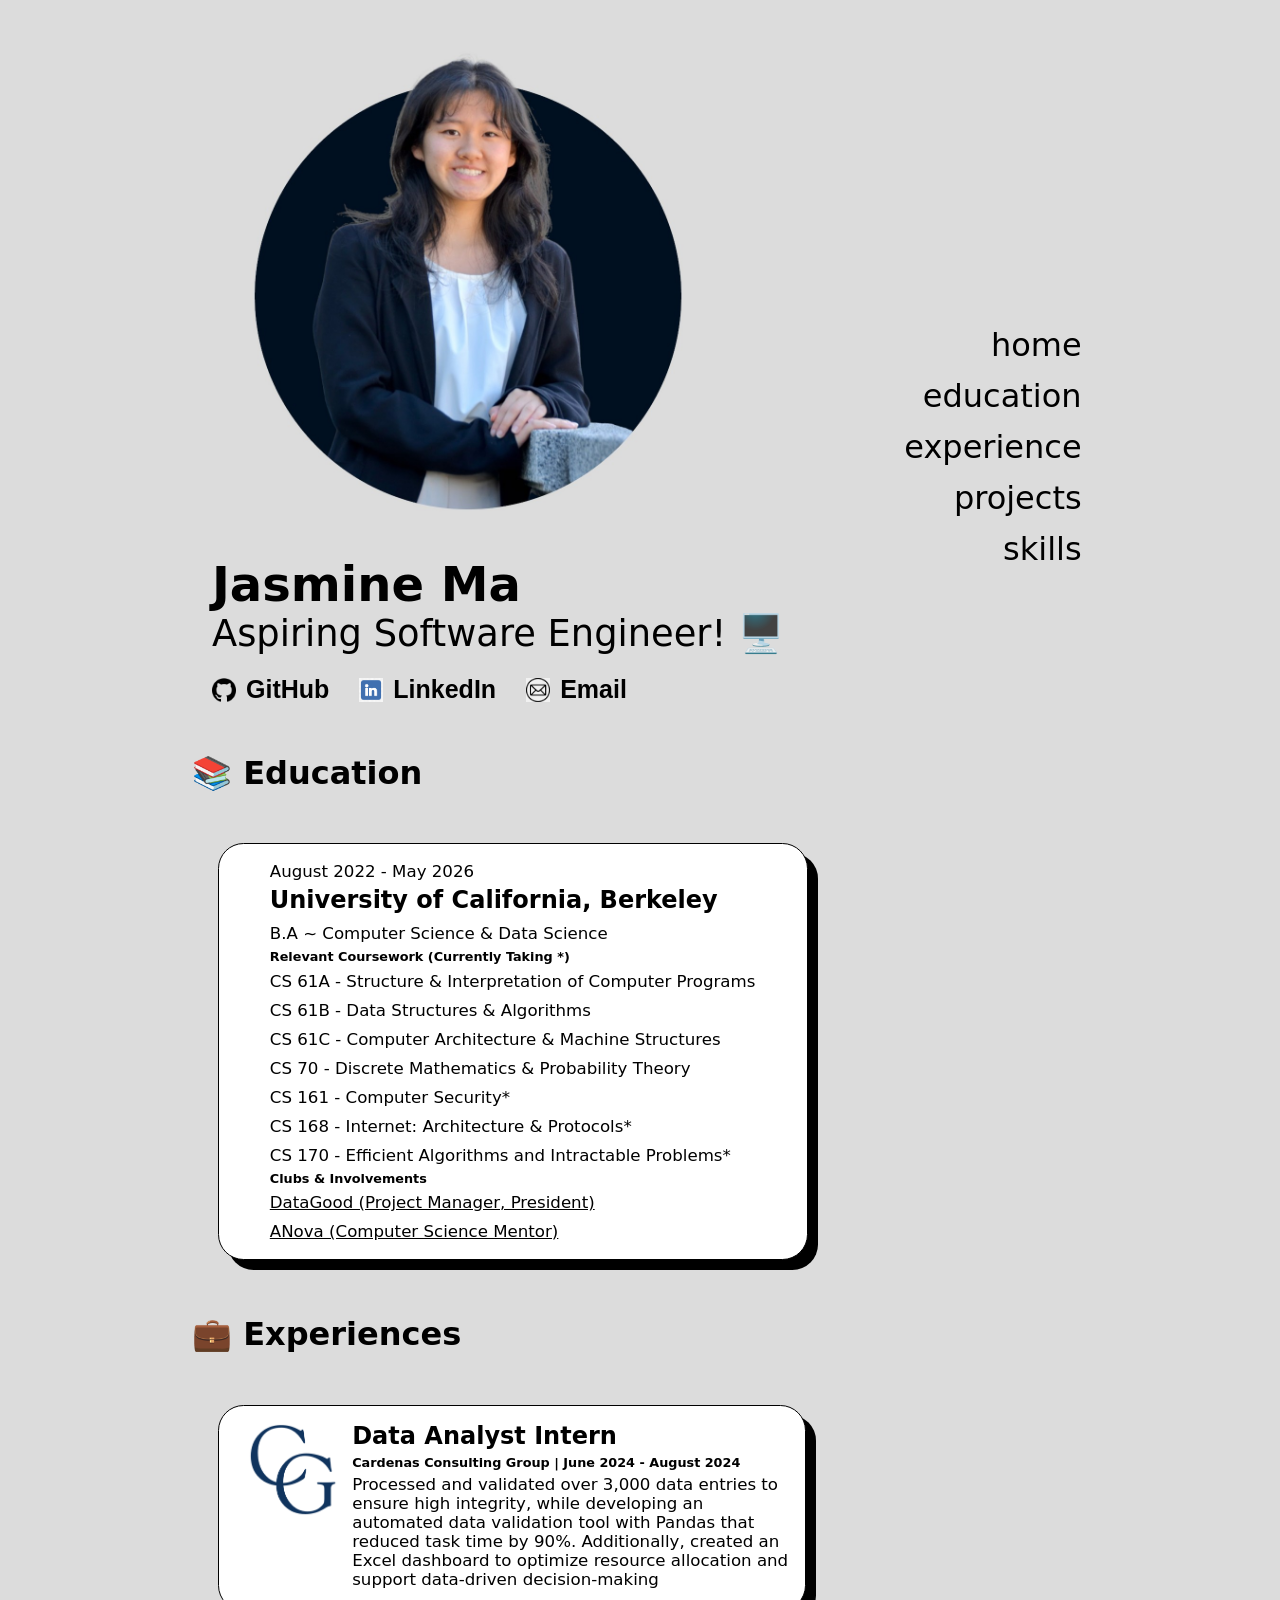
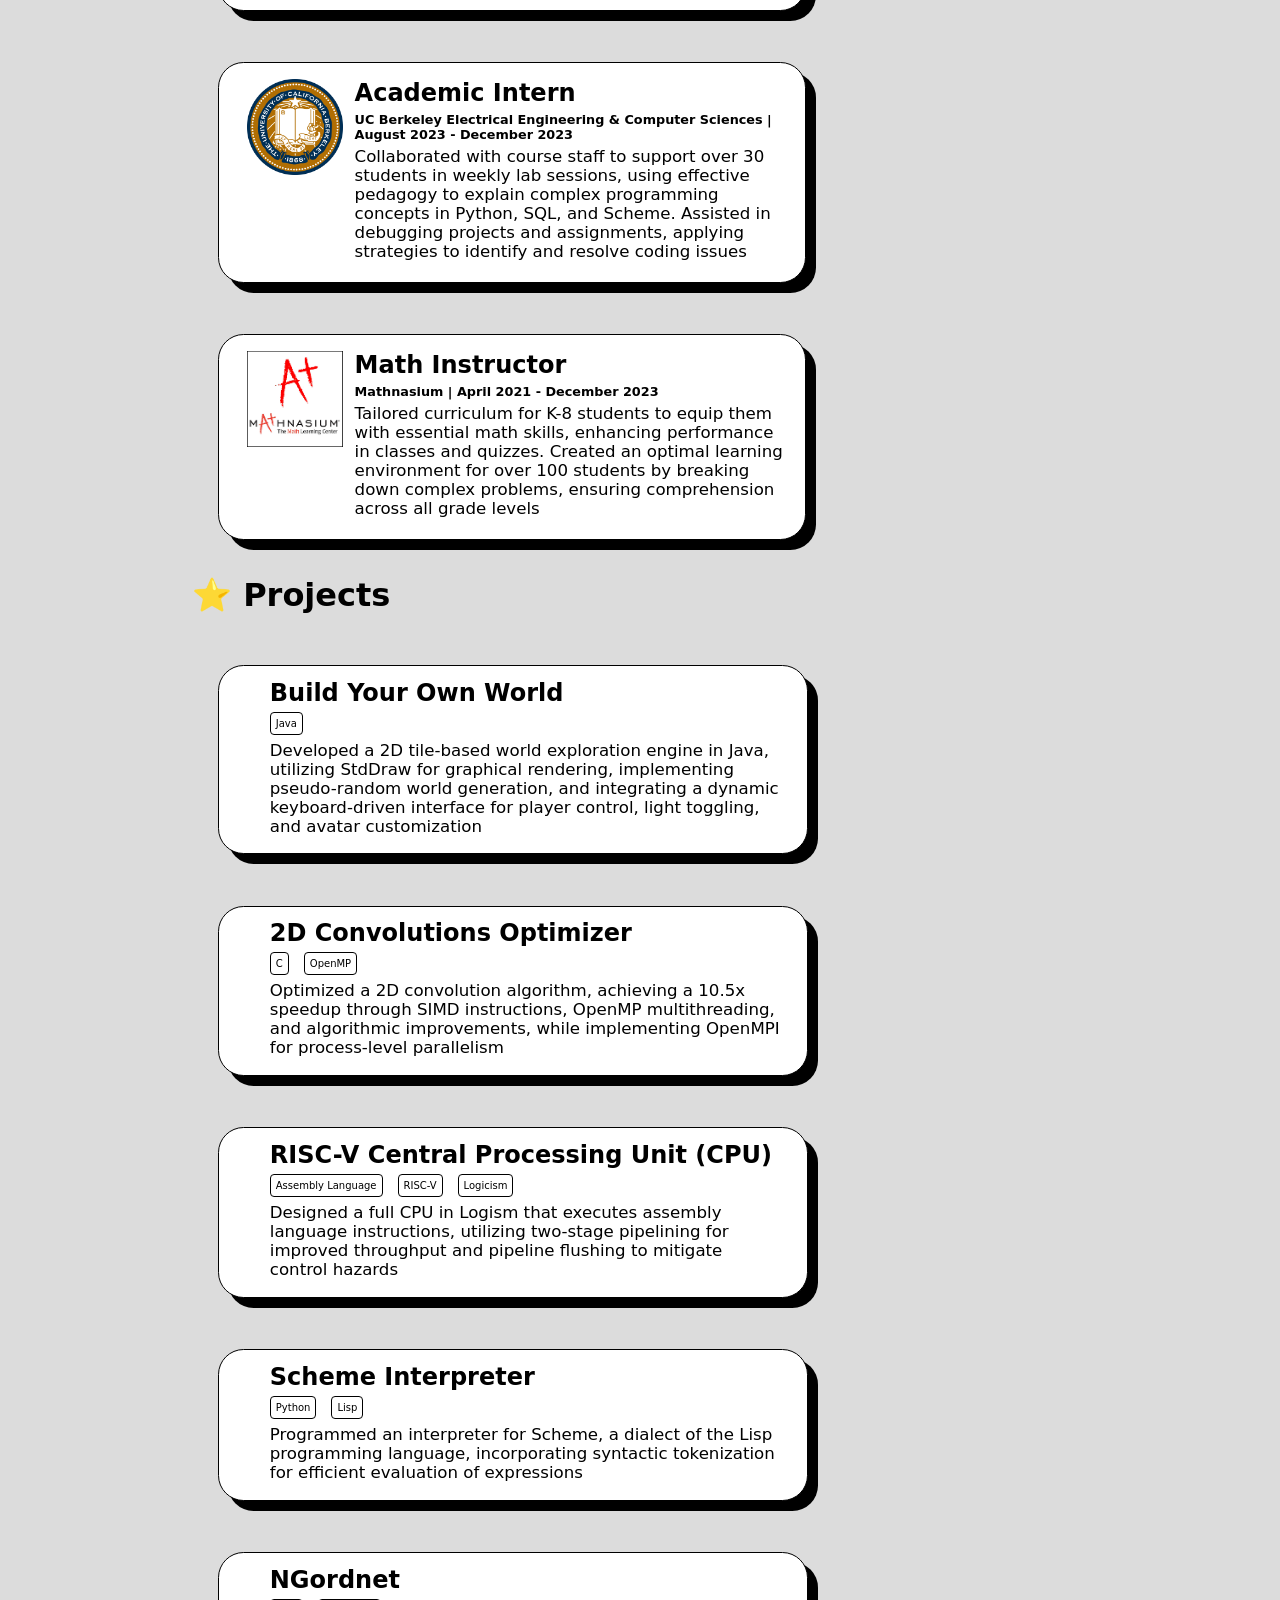
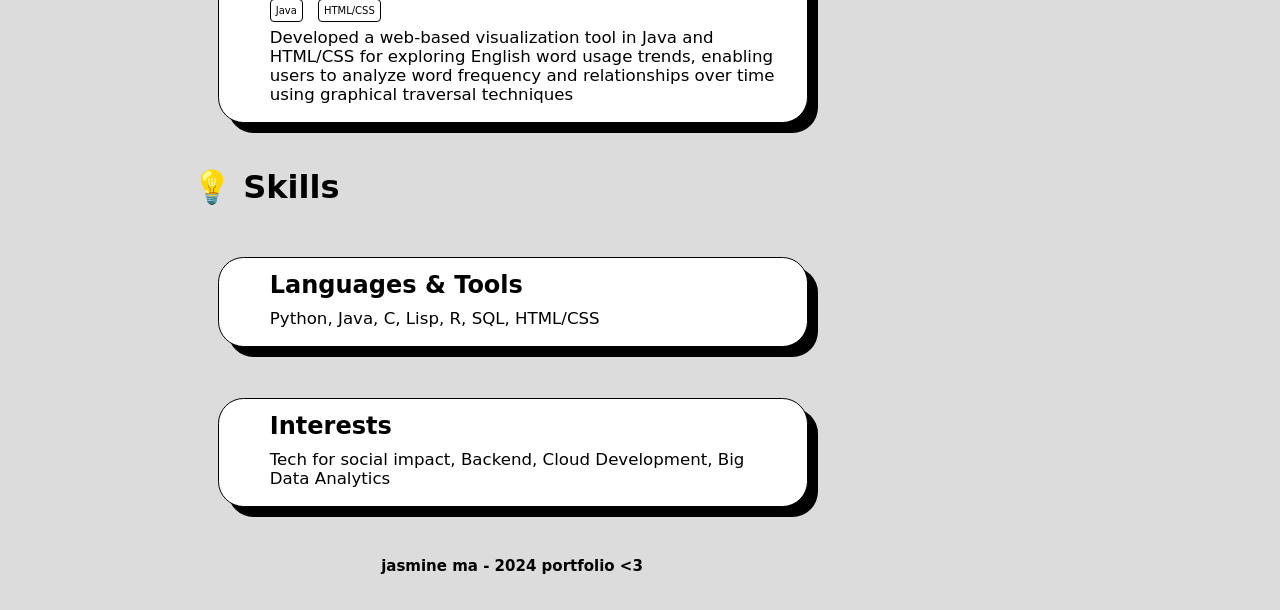
==== commit d30e2deb: "classes" ====
--- a/index.html
+++ b/index.html
@@ -4,7 +4,7 @@
     <meta http-equiv="X-UA-Compatible" content="IE=edge">
     <meta name="viewport" content="width=device-width, initial-scale=1.0">
     <meta http-equiv=”Content-Security-Policy” content=”default-src ’self’; img-src *”>
-    <title>👩🏻‍💻 Jasmine's Website</title>
+    <title>Jasmine's Website</title>
     <meta name="description" content="learning enthusiast">
     <link rel="stylesheet" href="style.css">
 </head>
@@ -48,14 +48,14 @@
             <p>  August 2022 - May 2026</p>
             <h5>University of California, Berkeley</h5>
             <p>B.A ~ Computer Science & Data Science</p>
-            <h6>Relevant Coursework</h6>
+            <h6>Relevant Coursework (Currently Taking *)</h6>
             <p>CS 61A - Structure & Interpretation of Computer Programs</p>
             <p>CS 61B - Data Structures & Algorithms</p>
             <p>CS 61C - Computer Architecture & Machine Structures</p>
             <p>CS 70 - Discrete Mathematics & Probability Theory</p>
-            <p>CS 161 - Computer Security</p>
-            <p>CS 168 - Internet: Architecture & Protocols</p>
-            <p>CS 170 - Efficient Algorithms and Intractable Problems</p>
+            <p>CS 161 - Computer Security*</p>
+            <p>CS 168 - Internet: Architecture & Protocols*</p>
+            <p>CS 170 - Efficient Algorithms and Intractable Problems*</p>
 
             <h6>Clubs & Involvements</h6>
             <p class="underline">
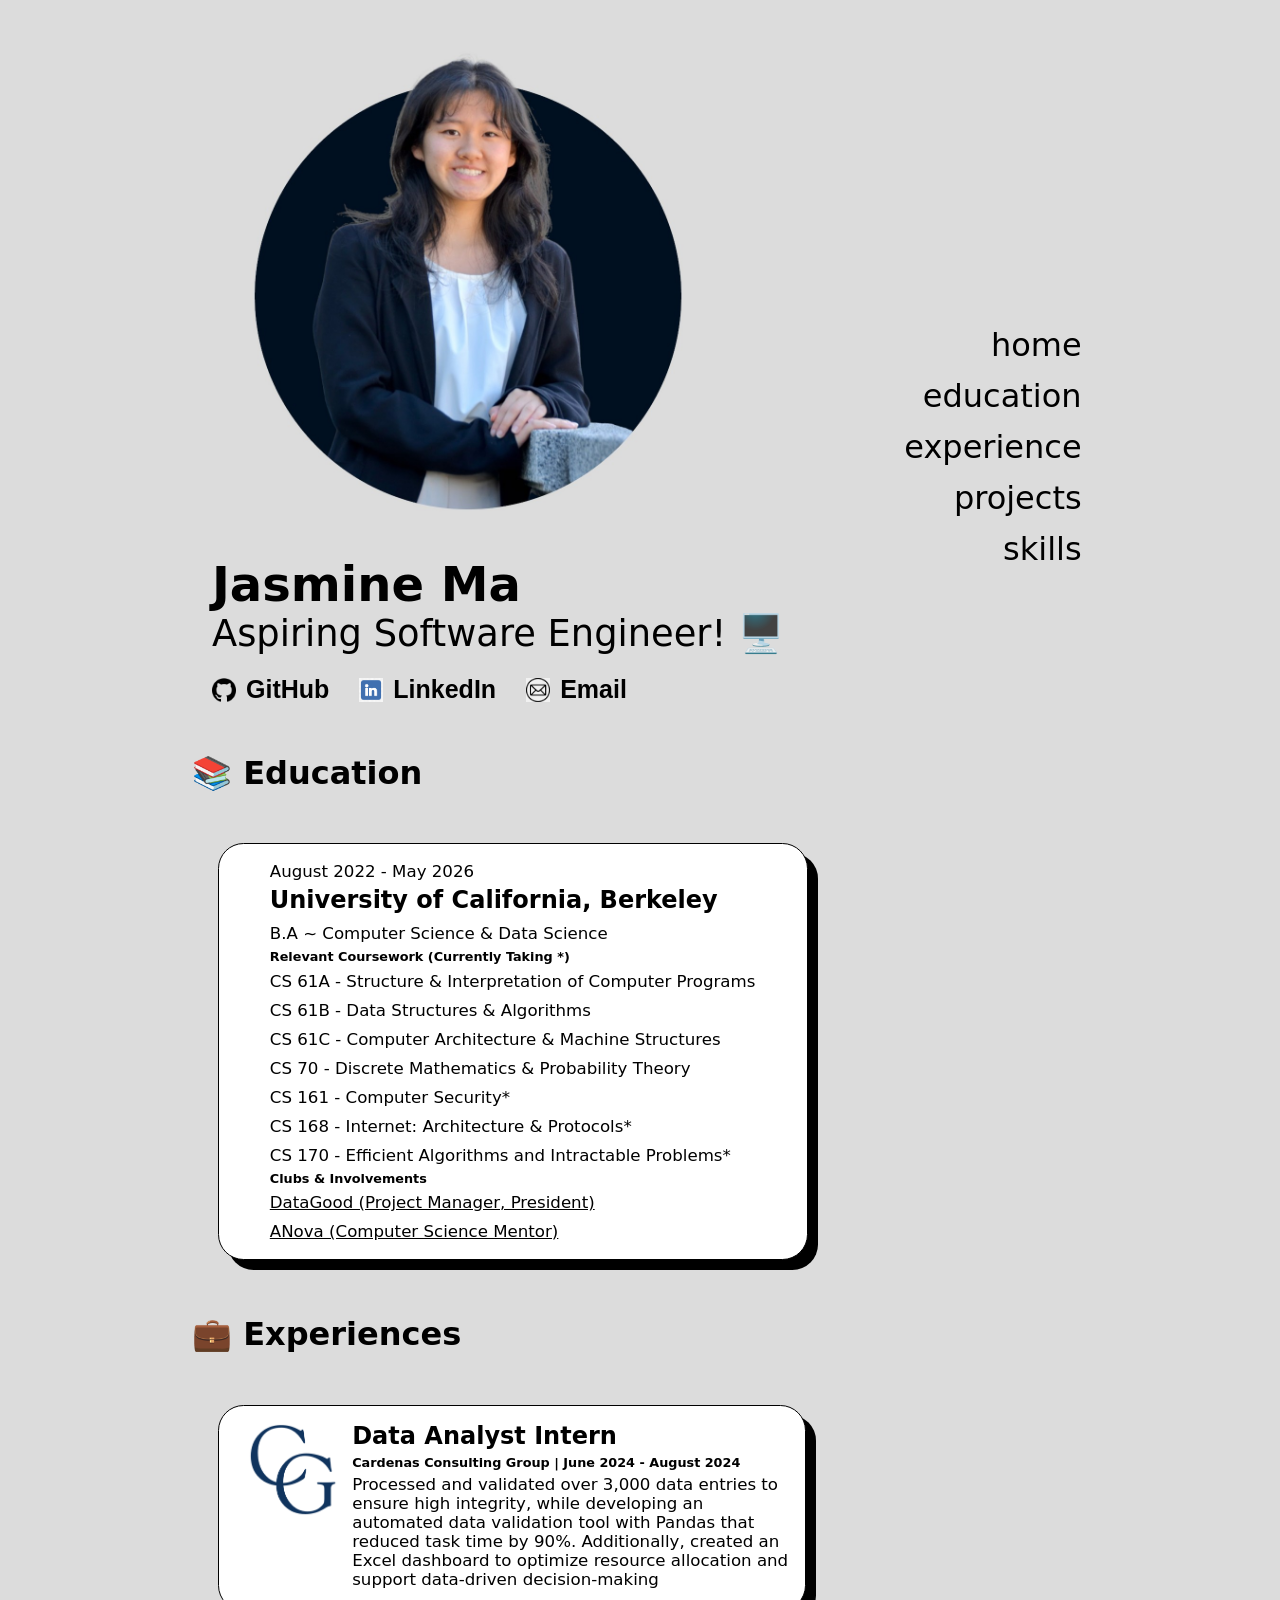
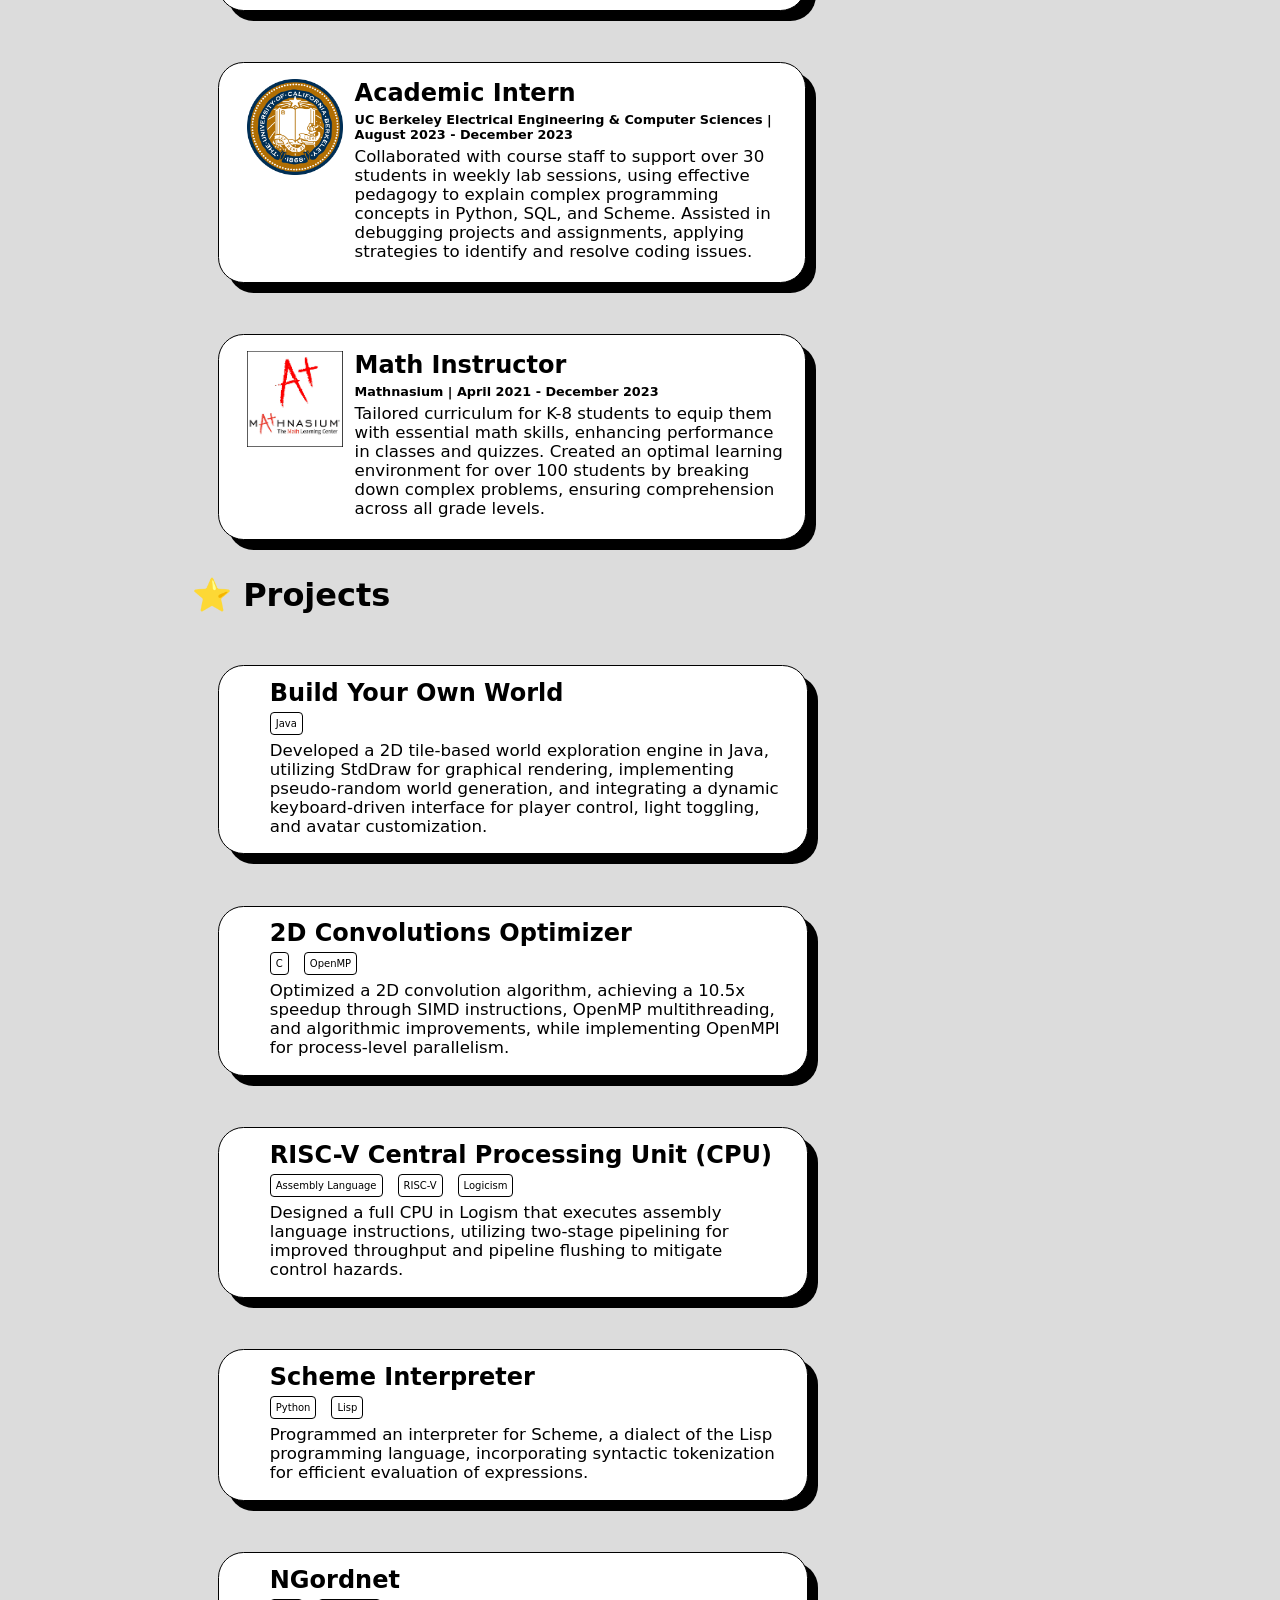
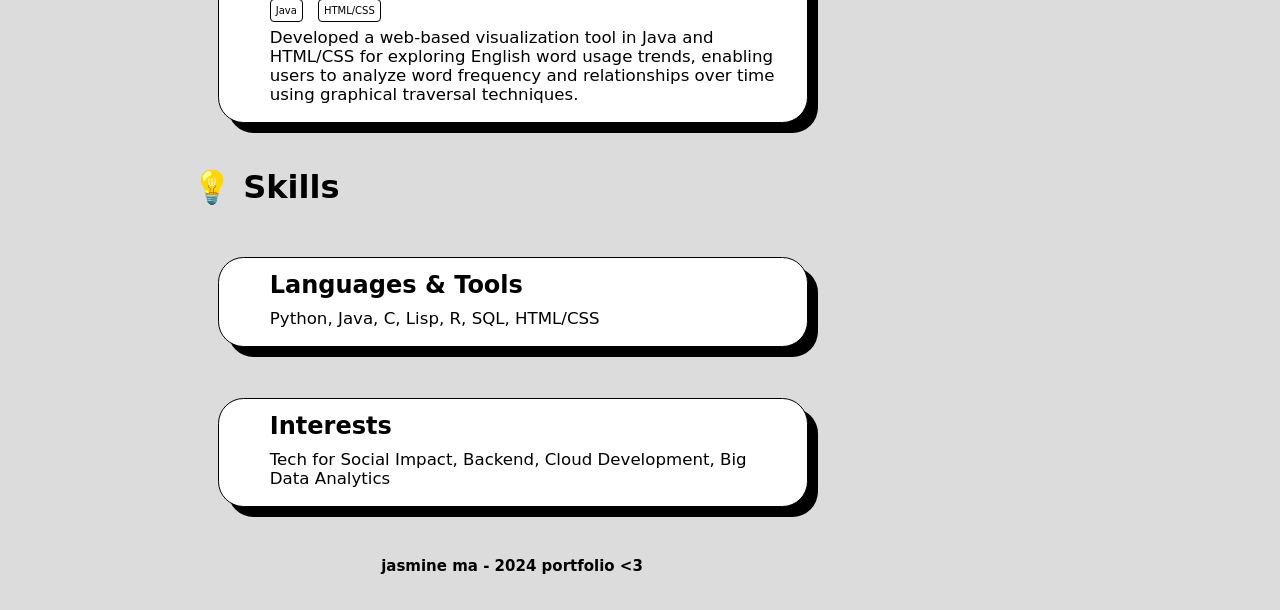
==== commit 95b43b5e: "done" ====
--- a/index.html
+++ b/index.html
@@ -89,7 +89,7 @@
                 <div class="info">
                     <h5>Academic Intern</h5>
                     <h6> UC Berkeley Electrical Engineering & Computer Sciences | August 2023 - December 2023 </h6>
-                    <p>Collaborated with course staff to support over 30 students in weekly lab sessions, using effective pedagogy to explain complex programming concepts in Python, SQL, and Scheme. Assisted in debugging projects and assignments, applying strategies to identify and resolve coding issues
+                    <p>Collaborated with course staff to support over 30 students in weekly lab sessions, using effective pedagogy to explain complex programming concepts in Python, SQL, and Scheme. Assisted in debugging projects and assignments, applying strategies to identify and resolve coding issues.
                     </p>
                 </div>
             </div>  
@@ -99,7 +99,7 @@
                 <div class="info">
                     <h5>Math Instructor</h5>
                     <h6>Mathnasium | April 2021 - December 2023</h6>
-                    <p>Tailored curriculum for K-8 students to equip them with essential math skills, enhancing performance in classes and quizzes. Created an optimal learning environment for over 100 students by breaking down complex problems, ensuring comprehension across all grade levels
+                    <p>Tailored curriculum for K-8 students to equip them with essential math skills, enhancing performance in classes and quizzes. Created an optimal learning environment for over 100 students by breaking down complex problems, ensuring comprehension across all grade levels.
                     </p>
                 </div>
             </div>                 
@@ -113,7 +113,7 @@
                     <h2>
                         <span class="squared-word">Java</span>
                     </h2>
-                    <p>Developed a 2D tile-based world exploration engine in Java, utilizing StdDraw for graphical rendering, implementing pseudo-random world generation, and integrating a dynamic keyboard-driven interface for player control, light toggling, and avatar customization
+                    <p>Developed a 2D tile-based world exploration engine in Java, utilizing StdDraw for graphical rendering, implementing pseudo-random world generation, and integrating a dynamic keyboard-driven interface for player control, light toggling, and avatar customization.
                         </p>
                 </div>
             </a>
@@ -123,7 +123,7 @@
                         <span class="squared-word">C</span>
                         <span class="squared-word">OpenMP</span>
                     </h2>
-                    <p>Optimized a 2D convolution algorithm, achieving a 10.5x speedup through SIMD instructions, OpenMP multithreading, and algorithmic improvements, while implementing OpenMPI for process-level parallelism
+                    <p>Optimized a 2D convolution algorithm, achieving a 10.5x speedup through SIMD instructions, OpenMP multithreading, and algorithmic improvements, while implementing OpenMPI for process-level parallelism.
                         </p>
                 </div>
             </a>
@@ -135,7 +135,7 @@
                         <span class="squared-word">Logicism</span>
                     </h2>
                     <p>
-                        Designed a full CPU in Logism that executes assembly language instructions, utilizing two-stage pipelining for improved throughput and pipeline flushing to mitigate control hazards
+                        Designed a full CPU in Logism that executes assembly language instructions, utilizing two-stage pipelining for improved throughput and pipeline flushing to mitigate control hazards.
                     </p>
                 </div>
             </a>
@@ -145,7 +145,7 @@
                         <span class="squared-word">Python</span>
                         <span class="squared-word">Lisp</span>
                     </h2>
-                    <p>Programmed an interpreter for Scheme, a dialect of the Lisp programming language, incorporating syntactic tokenization for efficient evaluation of expressions
+                    <p>Programmed an interpreter for Scheme, a dialect of the Lisp programming language, incorporating syntactic tokenization for efficient evaluation of expressions.
                     </p>
                 </div>
             </a>
@@ -155,7 +155,7 @@
                         <span class="squared-word">Java</span>
                         <span class="squared-word">HTML/CSS</span>
                     </h2>
-                    <p>Developed a web-based visualization tool in Java and HTML/CSS for exploring English word usage trends, enabling users to analyze word frequency and relationships over time using graphical traversal techniques
+                    <p>Developed a web-based visualization tool in Java and HTML/CSS for exploring English word usage trends, enabling users to analyze word frequency and relationships over time using graphical traversal techniques.
                         </p>
                 </div>
             </a>
@@ -173,7 +173,7 @@
               <div class="card skills-card">
                 <h5>Interests</h5>
                 <div class="info">
-                  <p>Tech for social impact, Backend, Cloud Development, Big Data Analytics</p>
+                  <p>Tech for Social Impact, Backend, Cloud Development, Big Data Analytics</p>
                 </div>
               </div>
             </section>
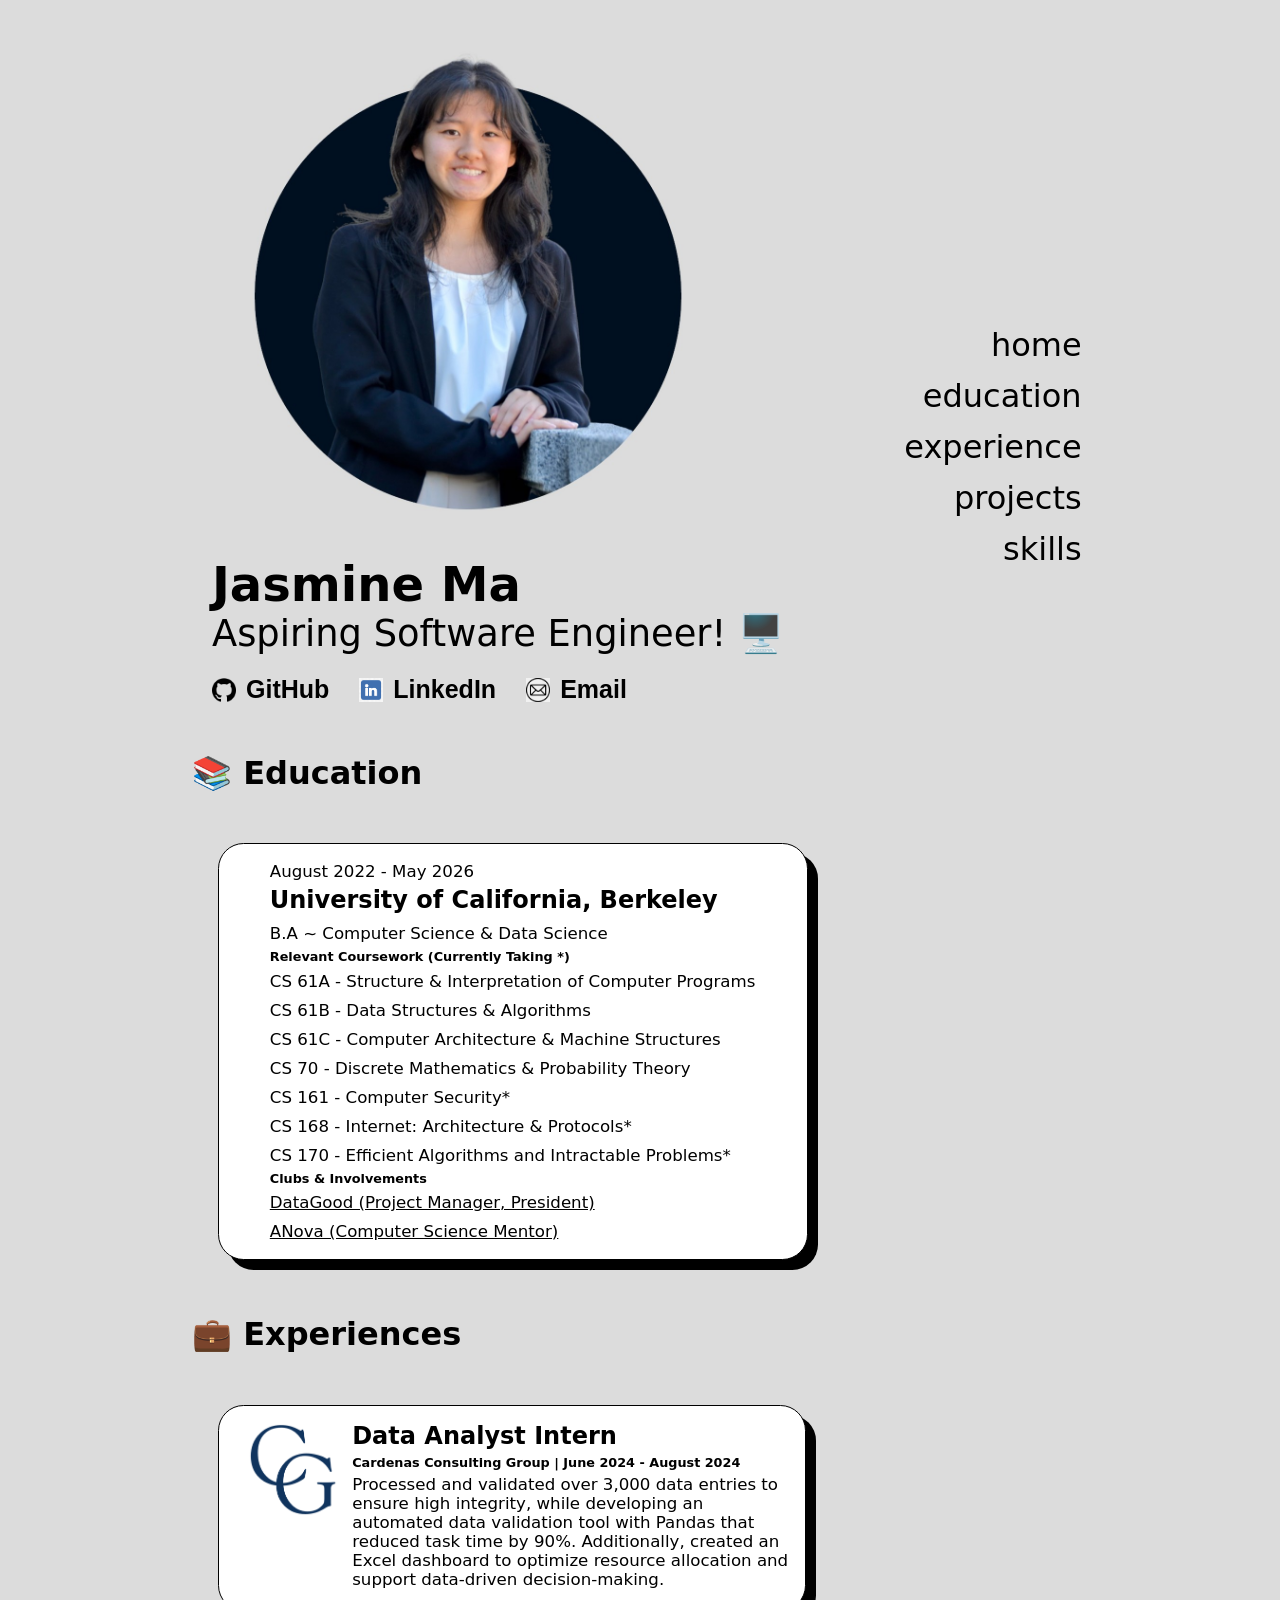
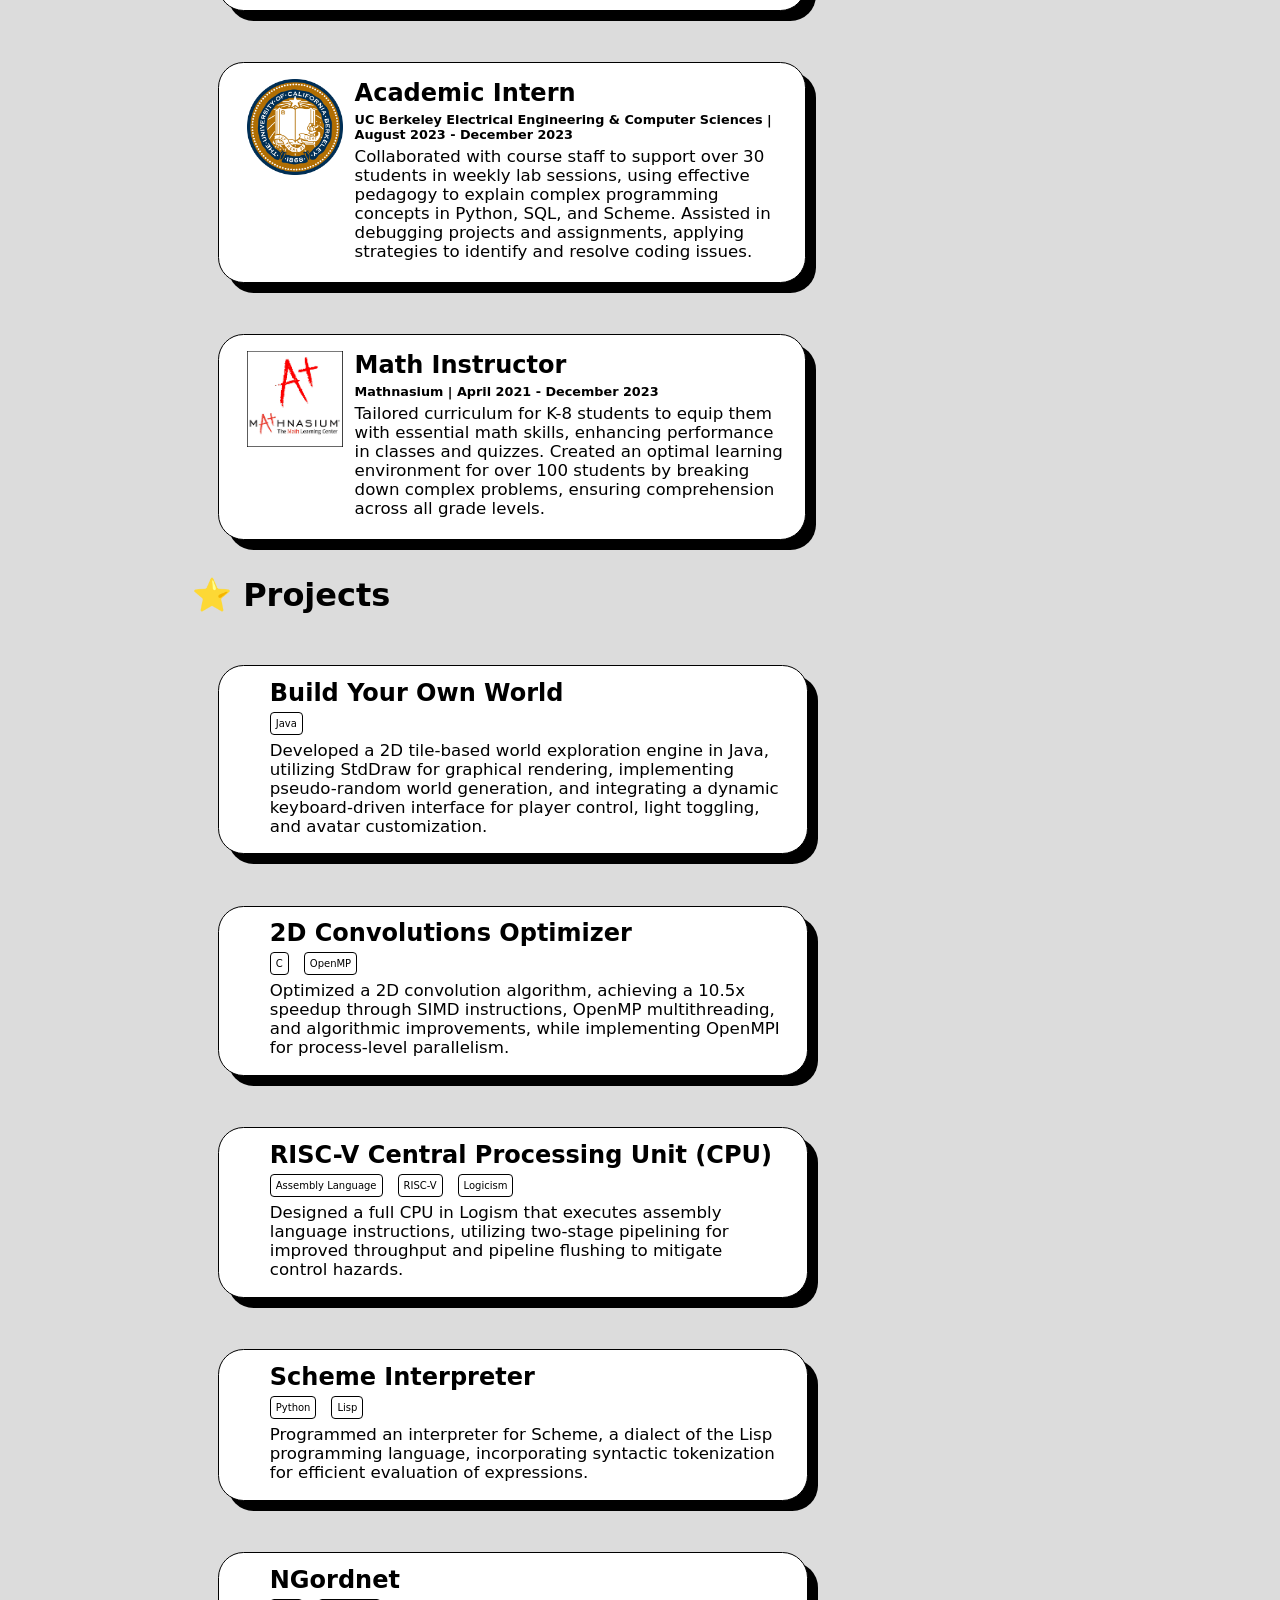
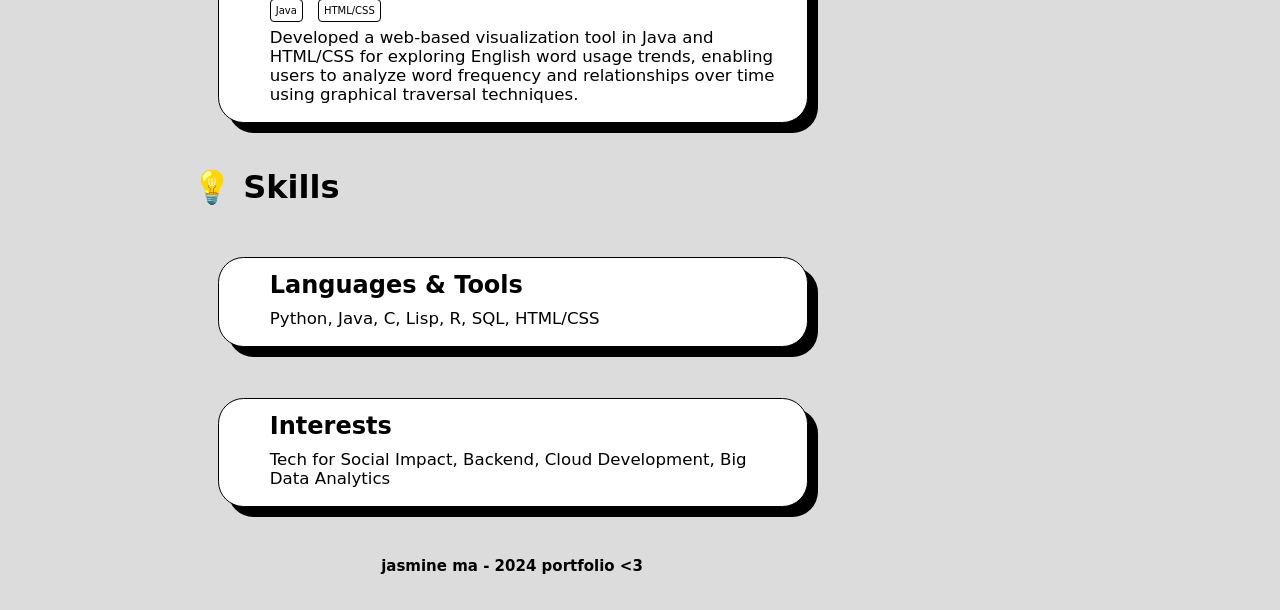
==== commit 17db478e: "finished" ====
--- a/index.html
+++ b/index.html
@@ -79,7 +79,7 @@
                 <div class="info">
                     <h5>Data Analyst Intern </h5>
                     <h6>Cardenas Consulting Group |  June 2024 - August 2024 </h6>
-                    <p>Processed and validated over 3,000 data entries to ensure high integrity, while developing an automated data validation tool with Pandas that reduced task time by 90%. Additionally, created an Excel dashboard to optimize resource allocation and support data-driven decision-making
+                    <p>Processed and validated over 3,000 data entries to ensure high integrity, while developing an automated data validation tool with Pandas that reduced task time by 90%. Additionally, created an Excel dashboard to optimize resource allocation and support data-driven decision-making.
                     </p>
                 </div>
             </div>  
